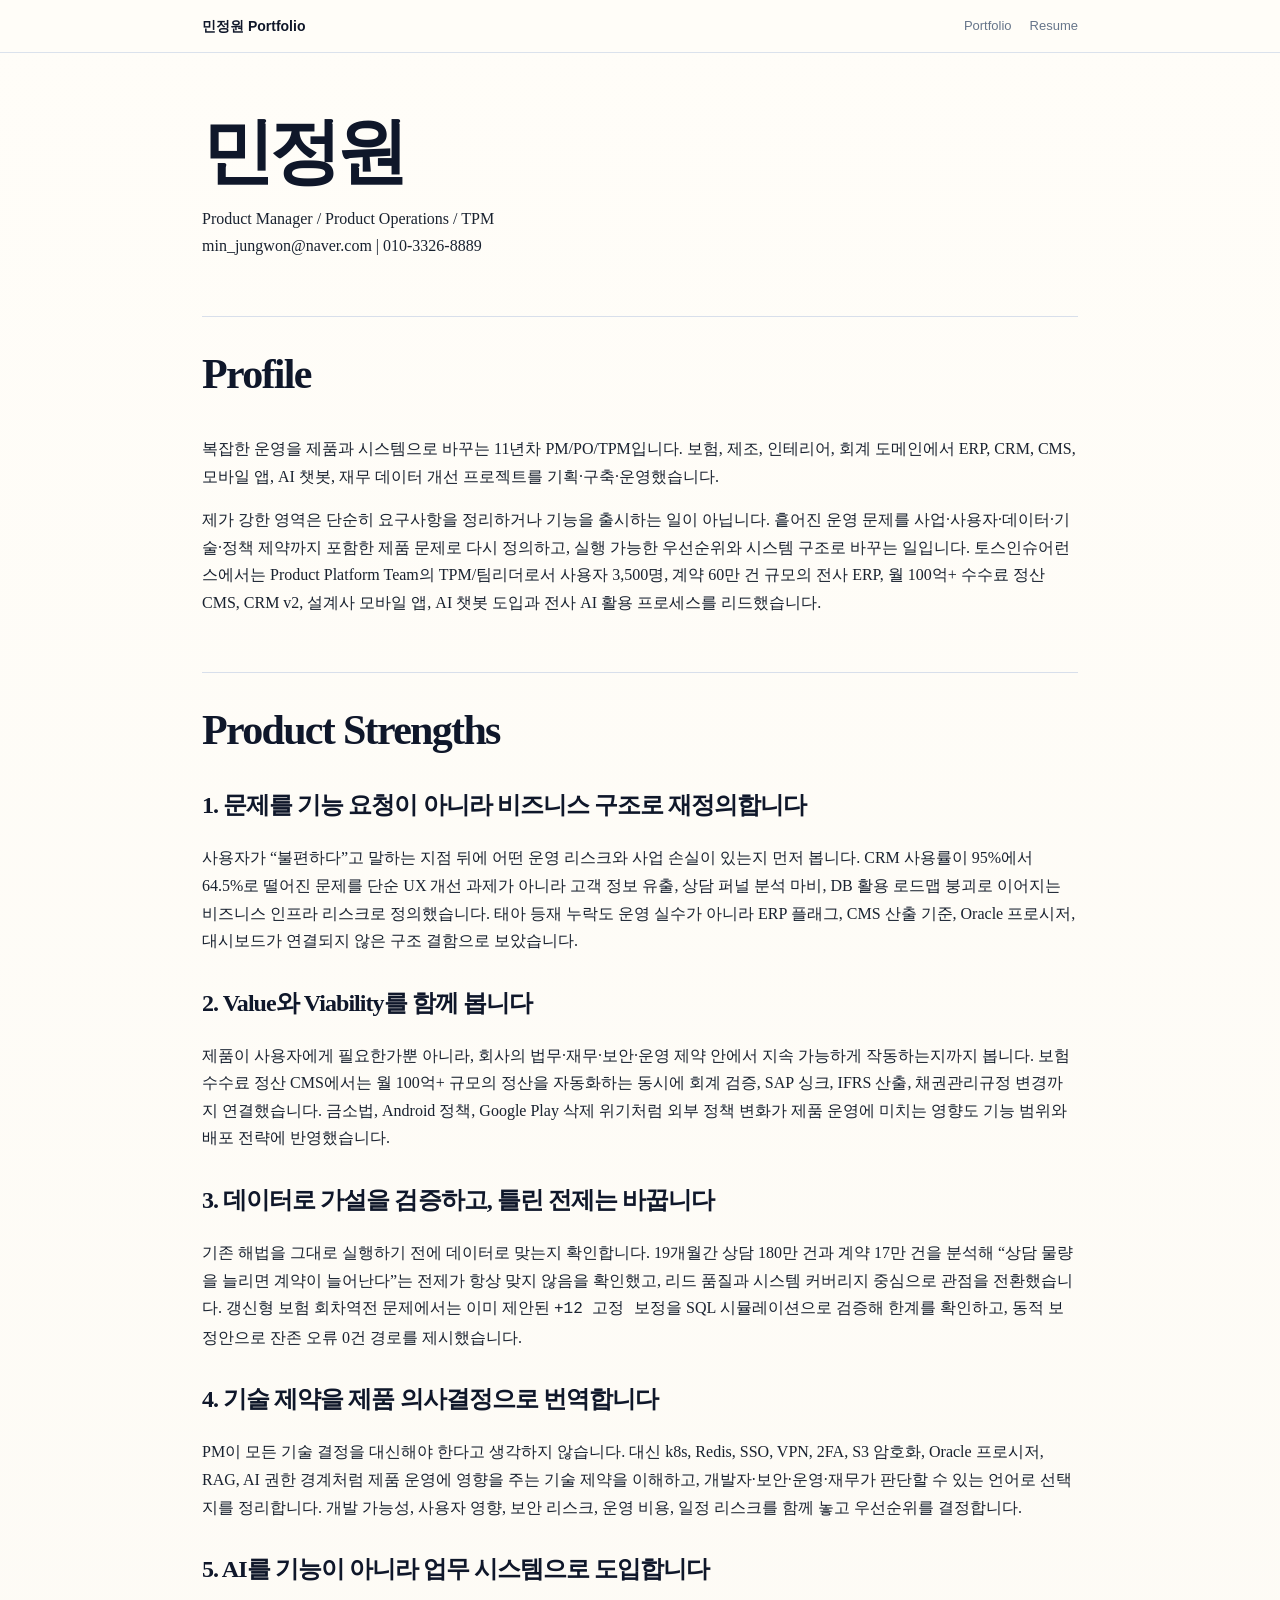
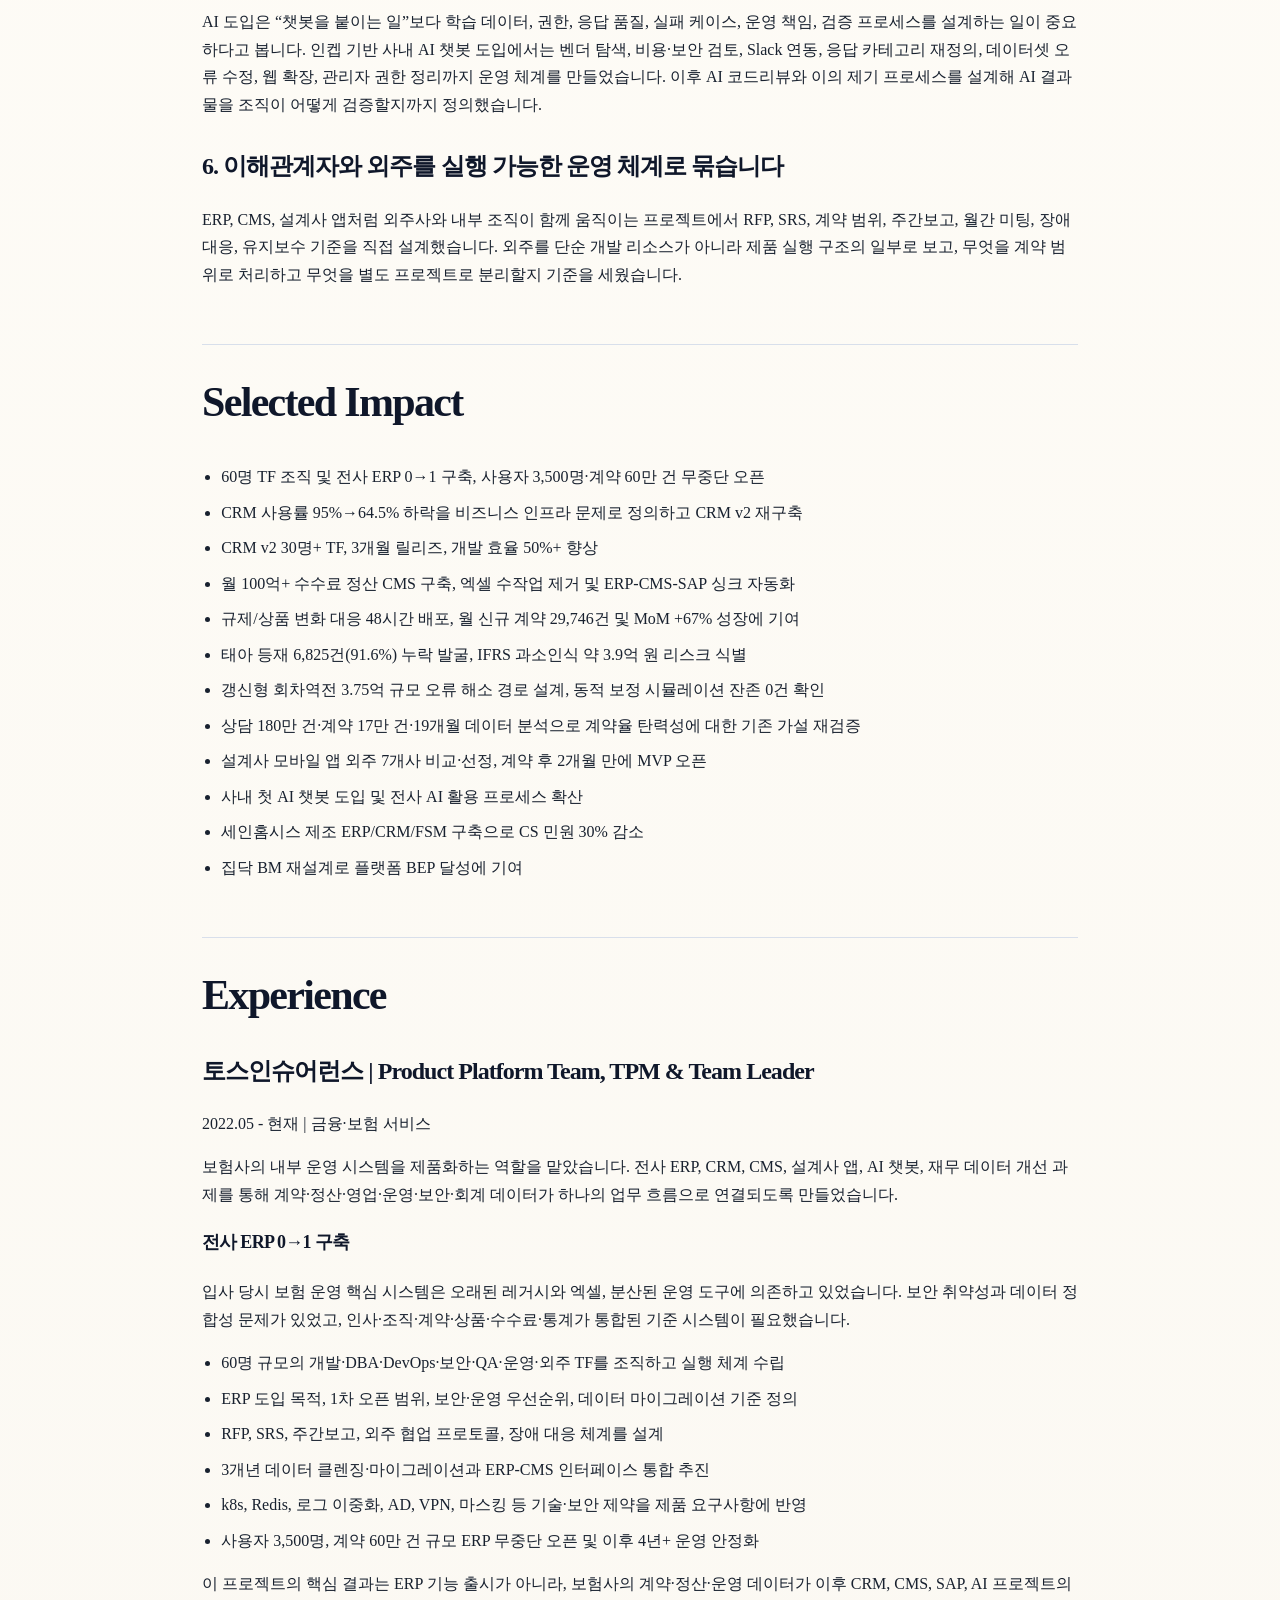
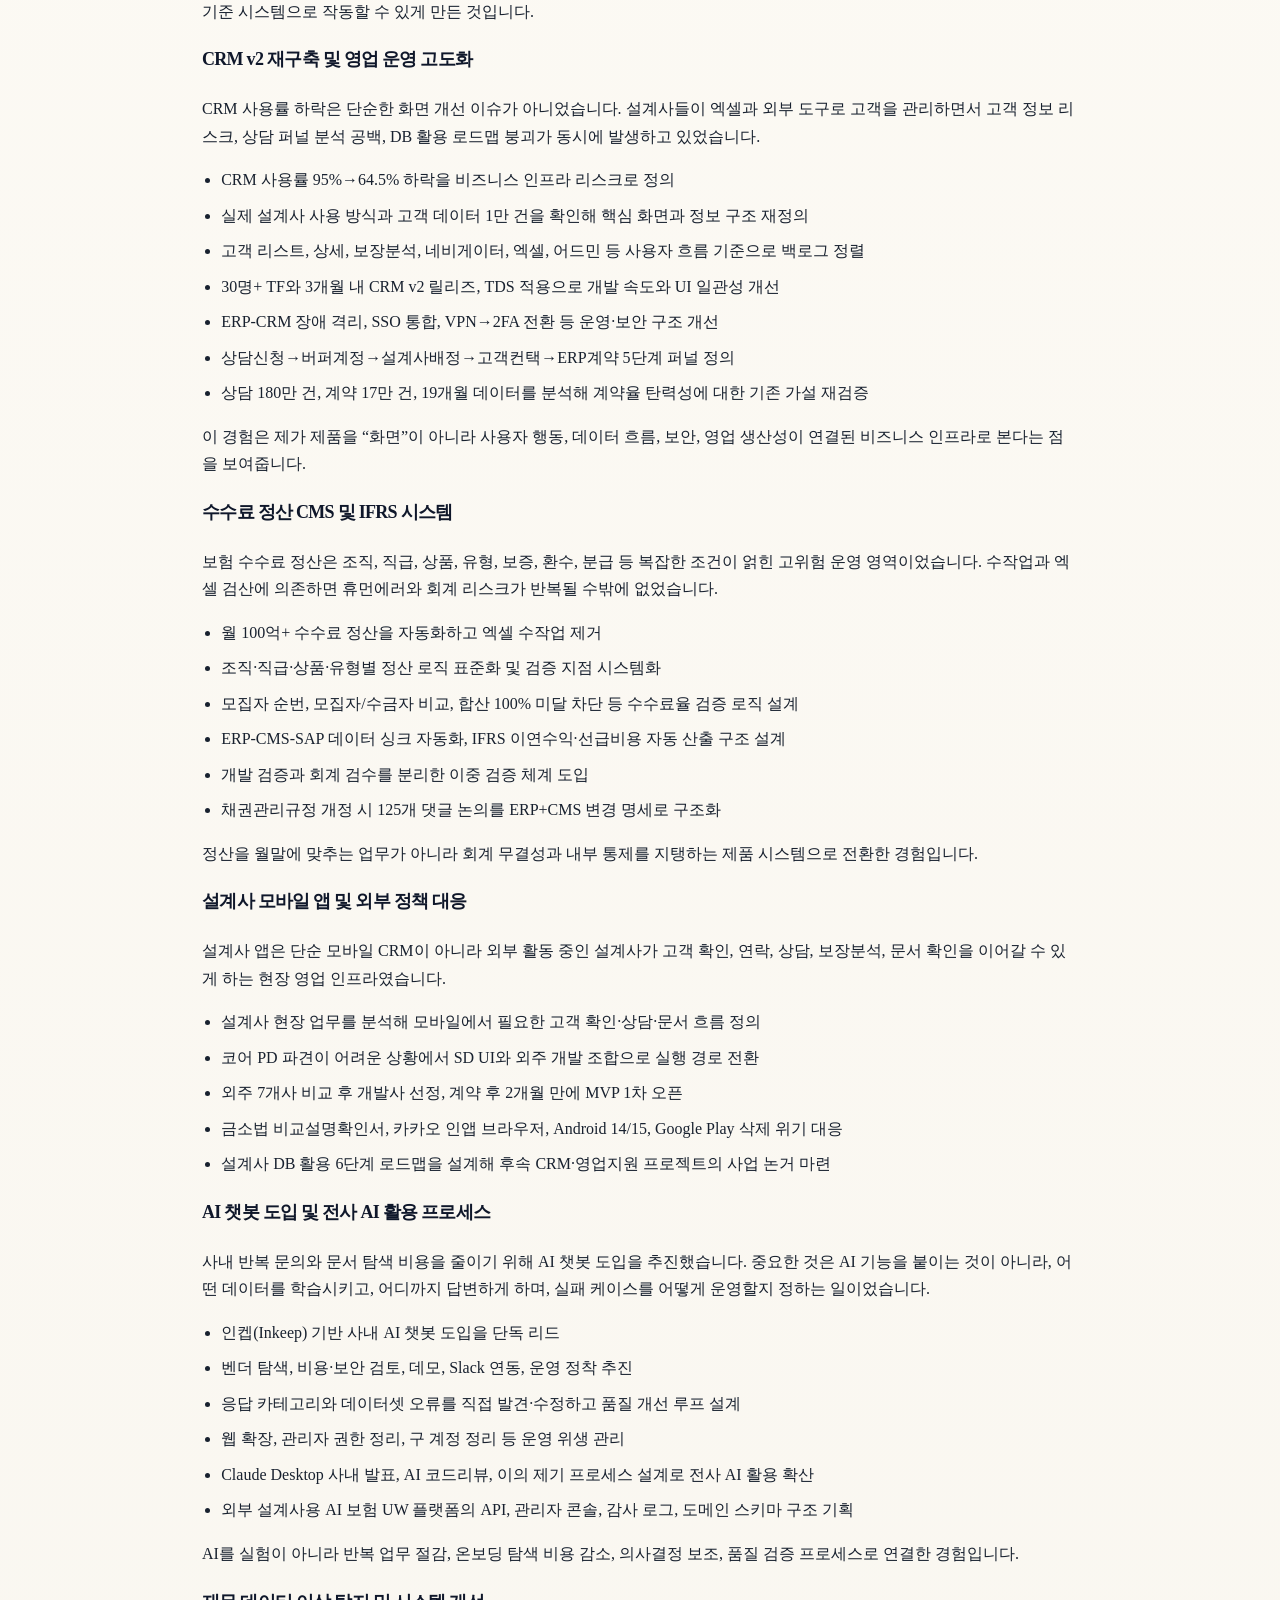
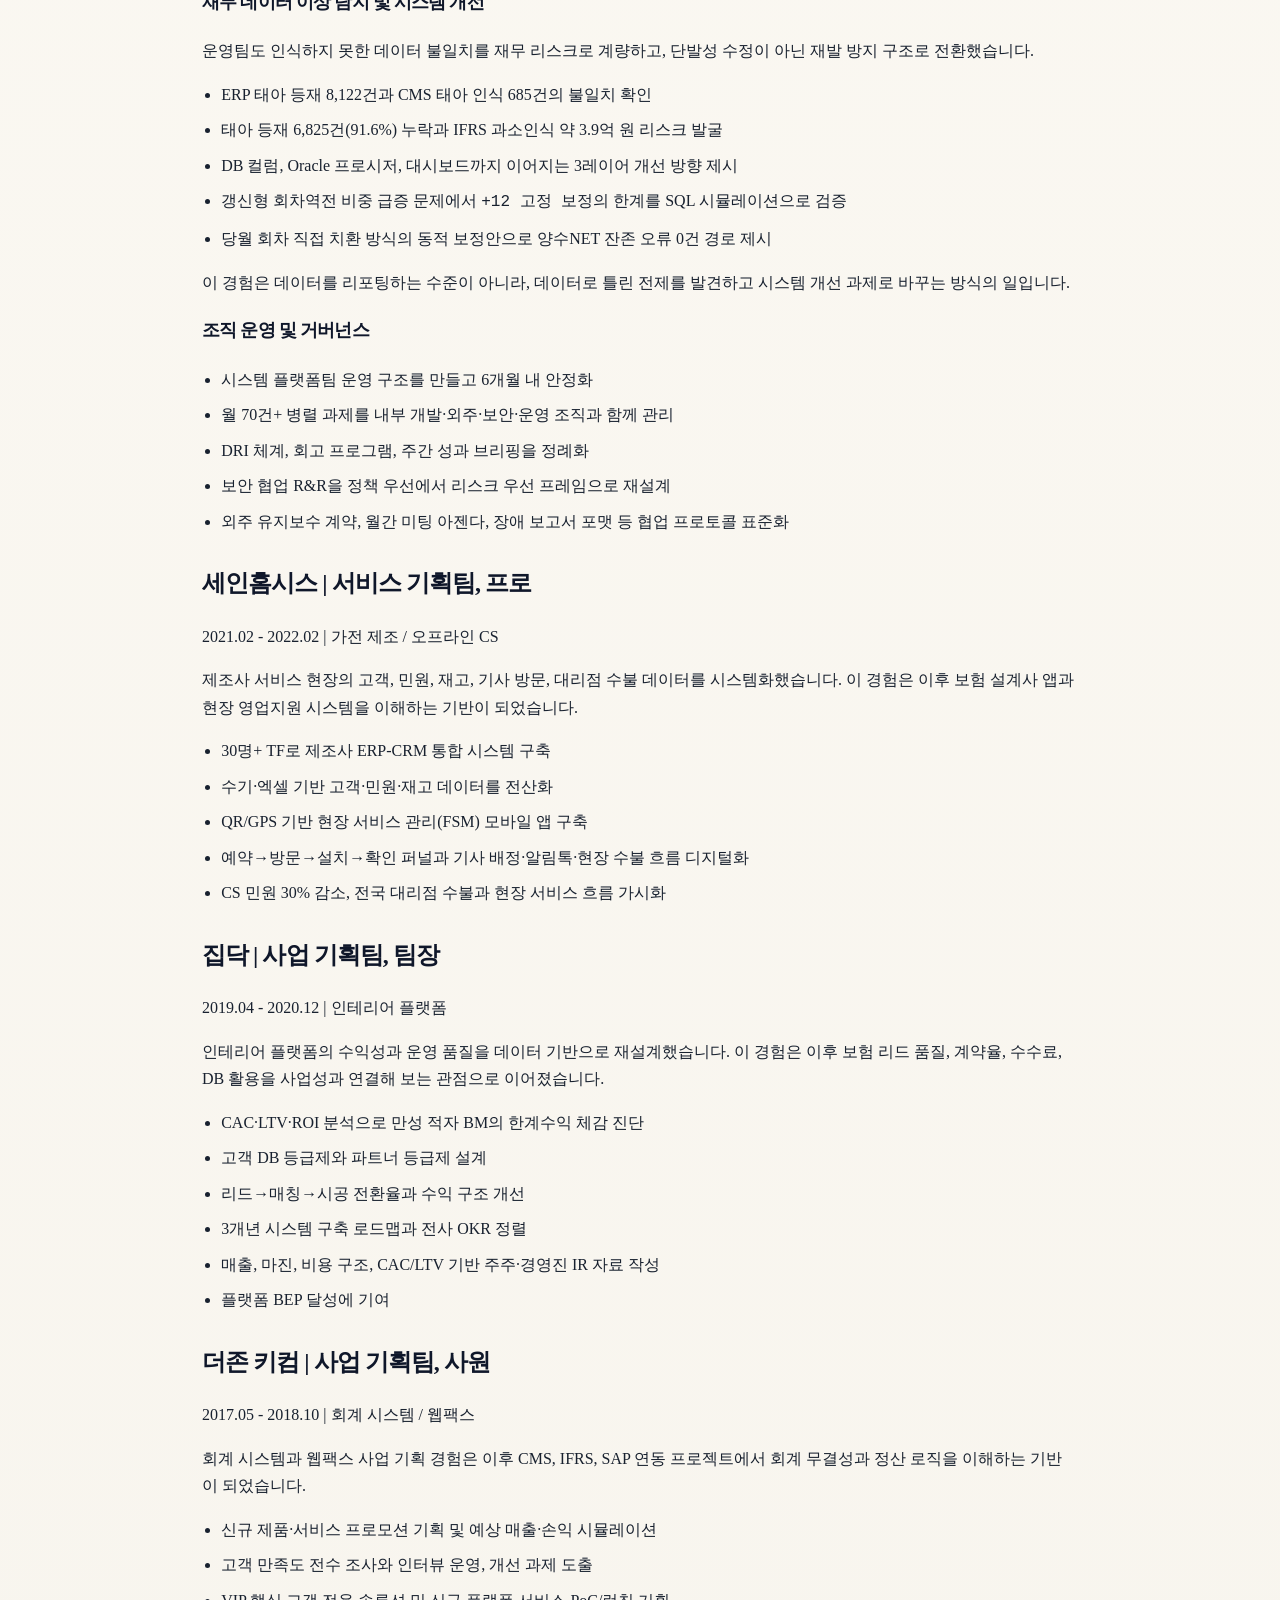
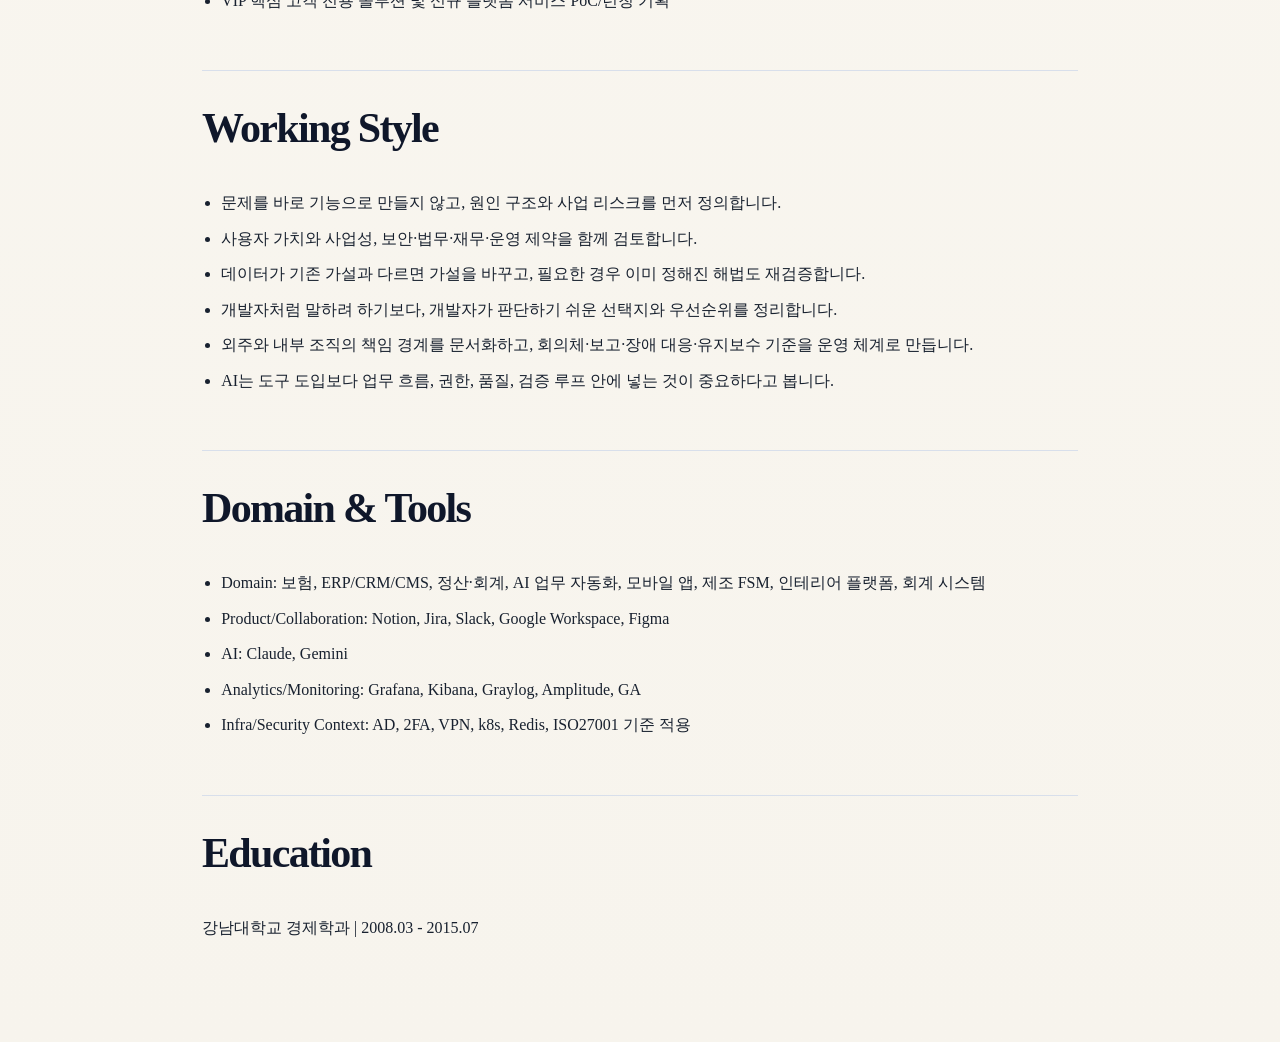
==== resume/index.html @ 96d6f12c "Create portfolio site" ====
<!DOCTYPE html>
<html xmlns="http://www.w3.org/1999/xhtml">
<head>
  <meta charset="utf-8" />
  <meta name="generator" content="pandoc" />
  <meta name="viewport" content="width=device-width, initial-scale=1.0, user-scalable=yes" />
  <title>민정원 Resume</title>
  <style>
    /* Default styles provided by pandoc.
    ** See https://pandoc.org/MANUAL.html#variables-for-html for config info.
    */
    span.smallcaps{font-variant: small-caps;}
    div.columns{display: flex; gap: min(4vw, 1.5em);}
    div.column{flex: auto; overflow-x: auto;}
    div.hanging-indent{margin-left: 1.5em; text-indent: -1.5em;}
    /* The extra [class] is a hack that increases specificity enough to
       override a similar rule in reveal.js */
    ul.task-list[class]{list-style: none;}
    ul.task-list li input[type="checkbox"] {
      font-size: inherit;
      width: 0.8em;
      margin: 0 0.8em 0.2em -1.6em;
      vertical-align: middle;
    }
    .display.math{display: block; text-align: center; margin: 0.5rem auto;}
  </style>
  <link rel="stylesheet" href="../assets/resume.css" />
</head>
<body>
<nav>
  <div class="nav-inner">
    <a class="brand" href="../">민정원 Portfolio</a>
    <div class="links">
      <a href="../">Portfolio</a>
      <a href="./">Resume</a>
    </div>
  </div>
</nav>
<main>
<h1 id="민정원">민정원</h1>
<p>Product Manager / Product Operations / TPM<br />
min_jungwon@naver.com | 010-3326-8889</p>
<h2 id="profile">Profile</h2>
<p>복잡한 운영을 제품과 시스템으로 바꾸는 11년차 PM/PO/TPM입니다. 보험,
제조, 인테리어, 회계 도메인에서 ERP, CRM, CMS, 모바일 앱, AI 챗봇, 재무
데이터 개선 프로젝트를 기획·구축·운영했습니다.</p>
<p>제가 강한 영역은 단순히 요구사항을 정리하거나 기능을 출시하는 일이
아닙니다. 흩어진 운영 문제를 사업·사용자·데이터·기술·정책 제약까지
포함한 제품 문제로 다시 정의하고, 실행 가능한 우선순위와 시스템 구조로
바꾸는 일입니다. 토스인슈어런스에서는 Product Platform Team의
TPM/팀리더로서 사용자 3,500명, 계약 60만 건 규모의 전사 ERP, 월 100억+
수수료 정산 CMS, CRM v2, 설계사 모바일 앱, AI 챗봇 도입과 전사 AI 활용
프로세스를 리드했습니다.</p>
<h2 id="product-strengths">Product Strengths</h2>
<h3 id="문제를-기능-요청이-아니라-비즈니스-구조로-재정의합니다">1.
문제를 기능 요청이 아니라 비즈니스 구조로 재정의합니다</h3>
<p>사용자가 “불편하다”고 말하는 지점 뒤에 어떤 운영 리스크와 사업 손실이
있는지 먼저 봅니다. CRM 사용률이 95%에서 64.5%로 떨어진 문제를 단순 UX
개선 과제가 아니라 고객 정보 유출, 상담 퍼널 분석 마비, DB 활용 로드맵
붕괴로 이어지는 비즈니스 인프라 리스크로 정의했습니다. 태아 등재 누락도
운영 실수가 아니라 ERP 플래그, CMS 산출 기준, Oracle 프로시저,
대시보드가 연결되지 않은 구조 결함으로 보았습니다.</p>
<h3 id="value와-viability를-함께-봅니다">2. Value와 Viability를 함께
봅니다</h3>
<p>제품이 사용자에게 필요한가뿐 아니라, 회사의 법무·재무·보안·운영 제약
안에서 지속 가능하게 작동하는지까지 봅니다. 보험 수수료 정산 CMS에서는
월 100억+ 규모의 정산을 자동화하는 동시에 회계 검증, SAP 싱크, IFRS
산출, 채권관리규정 변경까지 연결했습니다. 금소법, Android 정책, Google
Play 삭제 위기처럼 외부 정책 변화가 제품 운영에 미치는 영향도 기능
범위와 배포 전략에 반영했습니다.</p>
<h3 id="데이터로-가설을-검증하고-틀린-전제는-바꿉니다">3. 데이터로
가설을 검증하고, 틀린 전제는 바꿉니다</h3>
<p>기존 해법을 그대로 실행하기 전에 데이터로 맞는지 확인합니다. 19개월간
상담 180만 건과 계약 17만 건을 분석해 “상담 물량을 늘리면 계약이
늘어난다”는 전제가 항상 맞지 않음을 확인했고, 리드 품질과 시스템
커버리지 중심으로 관점을 전환했습니다. 갱신형 보험 회차역전 문제에서는
이미 제안된 <code>+12 고정 보정</code>을 SQL 시뮬레이션으로 검증해
한계를 확인하고, 동적 보정안으로 잔존 오류 0건 경로를 제시했습니다.</p>
<h3 id="기술-제약을-제품-의사결정으로-번역합니다">4. 기술 제약을 제품
의사결정으로 번역합니다</h3>
<p>PM이 모든 기술 결정을 대신해야 한다고 생각하지 않습니다. 대신 k8s,
Redis, SSO, VPN, 2FA, S3 암호화, Oracle 프로시저, RAG, AI 권한 경계처럼
제품 운영에 영향을 주는 기술 제약을 이해하고, 개발자·보안·운영·재무가
판단할 수 있는 언어로 선택지를 정리합니다. 개발 가능성, 사용자 영향,
보안 리스크, 운영 비용, 일정 리스크를 함께 놓고 우선순위를
결정합니다.</p>
<h3 id="ai를-기능이-아니라-업무-시스템으로-도입합니다">5. AI를 기능이
아니라 업무 시스템으로 도입합니다</h3>
<p>AI 도입은 “챗봇을 붙이는 일”보다 학습 데이터, 권한, 응답 품질, 실패
케이스, 운영 책임, 검증 프로세스를 설계하는 일이 중요하다고 봅니다. 인켑
기반 사내 AI 챗봇 도입에서는 벤더 탐색, 비용·보안 검토, Slack 연동, 응답
카테고리 재정의, 데이터셋 오류 수정, 웹 확장, 관리자 권한 정리까지 운영
체계를 만들었습니다. 이후 AI 코드리뷰와 이의 제기 프로세스를 설계해 AI
결과물을 조직이 어떻게 검증할지까지 정의했습니다.</p>
<h3 id="이해관계자와-외주를-실행-가능한-운영-체계로-묶습니다">6.
이해관계자와 외주를 실행 가능한 운영 체계로 묶습니다</h3>
<p>ERP, CMS, 설계사 앱처럼 외주사와 내부 조직이 함께 움직이는
프로젝트에서 RFP, SRS, 계약 범위, 주간보고, 월간 미팅, 장애 대응,
유지보수 기준을 직접 설계했습니다. 외주를 단순 개발 리소스가 아니라 제품
실행 구조의 일부로 보고, 무엇을 계약 범위로 처리하고 무엇을 별도
프로젝트로 분리할지 기준을 세웠습니다.</p>
<h2 id="selected-impact">Selected Impact</h2>
<ul>
<li>60명 TF 조직 및 전사 ERP 0→1 구축, 사용자 3,500명·계약 60만 건
무중단 오픈</li>
<li>CRM 사용률 95%→64.5% 하락을 비즈니스 인프라 문제로 정의하고 CRM v2
재구축</li>
<li>CRM v2 30명+ TF, 3개월 릴리즈, 개발 효율 50%+ 향상</li>
<li>월 100억+ 수수료 정산 CMS 구축, 엑셀 수작업 제거 및 ERP-CMS-SAP 싱크
자동화</li>
<li>규제/상품 변화 대응 48시간 배포, 월 신규 계약 29,746건 및 MoM +67%
성장에 기여</li>
<li>태아 등재 6,825건(91.6%) 누락 발굴, IFRS 과소인식 약 3.9억 원 리스크
식별</li>
<li>갱신형 회차역전 3.75억 규모 오류 해소 경로 설계, 동적 보정
시뮬레이션 잔존 0건 확인</li>
<li>상담 180만 건·계약 17만 건·19개월 데이터 분석으로 계약율 탄력성에
대한 기존 가설 재검증</li>
<li>설계사 모바일 앱 외주 7개사 비교·선정, 계약 후 2개월 만에 MVP
오픈</li>
<li>사내 첫 AI 챗봇 도입 및 전사 AI 활용 프로세스 확산</li>
<li>세인홈시스 제조 ERP/CRM/FSM 구축으로 CS 민원 30% 감소</li>
<li>집닥 BM 재설계로 플랫폼 BEP 달성에 기여</li>
</ul>
<h2 id="experience">Experience</h2>
<h3
id="토스인슈어런스-product-platform-team-tpm-team-leader">토스인슈어런스
| Product Platform Team, TPM &amp; Team Leader</h3>
<p>2022.05 - 현재 | 금융·보험 서비스</p>
<p>보험사의 내부 운영 시스템을 제품화하는 역할을 맡았습니다. 전사 ERP,
CRM, CMS, 설계사 앱, AI 챗봇, 재무 데이터 개선 과제를 통해
계약·정산·영업·운영·보안·회계 데이터가 하나의 업무 흐름으로 연결되도록
만들었습니다.</p>
<h4 id="전사-erp-01-구축">전사 ERP 0→1 구축</h4>
<p>입사 당시 보험 운영 핵심 시스템은 오래된 레거시와 엑셀, 분산된 운영
도구에 의존하고 있었습니다. 보안 취약성과 데이터 정합성 문제가 있었고,
인사·조직·계약·상품·수수료·통계가 통합된 기준 시스템이 필요했습니다.</p>
<ul>
<li>60명 규모의 개발·DBA·DevOps·보안·QA·운영·외주 TF를 조직하고 실행
체계 수립</li>
<li>ERP 도입 목적, 1차 오픈 범위, 보안·운영 우선순위, 데이터
마이그레이션 기준 정의</li>
<li>RFP, SRS, 주간보고, 외주 협업 프로토콜, 장애 대응 체계를 설계</li>
<li>3개년 데이터 클렌징·마이그레이션과 ERP-CMS 인터페이스 통합 추진</li>
<li>k8s, Redis, 로그 이중화, AD, VPN, 마스킹 등 기술·보안 제약을 제품
요구사항에 반영</li>
<li>사용자 3,500명, 계약 60만 건 규모 ERP 무중단 오픈 및 이후 4년+ 운영
안정화</li>
</ul>
<p>이 프로젝트의 핵심 결과는 ERP 기능 출시가 아니라, 보험사의
계약·정산·운영 데이터가 이후 CRM, CMS, SAP, AI 프로젝트의 기준
시스템으로 작동할 수 있게 만든 것입니다.</p>
<h4 id="crm-v2-재구축-및-영업-운영-고도화">CRM v2 재구축 및 영업 운영
고도화</h4>
<p>CRM 사용률 하락은 단순한 화면 개선 이슈가 아니었습니다. 설계사들이
엑셀과 외부 도구로 고객을 관리하면서 고객 정보 리스크, 상담 퍼널 분석
공백, DB 활용 로드맵 붕괴가 동시에 발생하고 있었습니다.</p>
<ul>
<li>CRM 사용률 95%→64.5% 하락을 비즈니스 인프라 리스크로 정의</li>
<li>실제 설계사 사용 방식과 고객 데이터 1만 건을 확인해 핵심 화면과 정보
구조 재정의</li>
<li>고객 리스트, 상세, 보장분석, 네비게이터, 엑셀, 어드민 등 사용자 흐름
기준으로 백로그 정렬</li>
<li>30명+ TF와 3개월 내 CRM v2 릴리즈, TDS 적용으로 개발 속도와 UI
일관성 개선</li>
<li>ERP-CRM 장애 격리, SSO 통합, VPN→2FA 전환 등 운영·보안 구조
개선</li>
<li>상담신청→버퍼계정→설계사배정→고객컨택→ERP계약 5단계 퍼널 정의</li>
<li>상담 180만 건, 계약 17만 건, 19개월 데이터를 분석해 계약율 탄력성에
대한 기존 가설 재검증</li>
</ul>
<p>이 경험은 제가 제품을 “화면”이 아니라 사용자 행동, 데이터 흐름, 보안,
영업 생산성이 연결된 비즈니스 인프라로 본다는 점을 보여줍니다.</p>
<h4 id="수수료-정산-cms-및-ifrs-시스템">수수료 정산 CMS 및 IFRS
시스템</h4>
<p>보험 수수료 정산은 조직, 직급, 상품, 유형, 보증, 환수, 분급 등 복잡한
조건이 얽힌 고위험 운영 영역이었습니다. 수작업과 엑셀 검산에 의존하면
휴먼에러와 회계 리스크가 반복될 수밖에 없었습니다.</p>
<ul>
<li>월 100억+ 수수료 정산을 자동화하고 엑셀 수작업 제거</li>
<li>조직·직급·상품·유형별 정산 로직 표준화 및 검증 지점 시스템화</li>
<li>모집자 순번, 모집자/수금자 비교, 합산 100% 미달 차단 등 수수료율
검증 로직 설계</li>
<li>ERP-CMS-SAP 데이터 싱크 자동화, IFRS 이연수익·선급비용 자동 산출
구조 설계</li>
<li>개발 검증과 회계 검수를 분리한 이중 검증 체계 도입</li>
<li>채권관리규정 개정 시 125개 댓글 논의를 ERP+CMS 변경 명세로
구조화</li>
</ul>
<p>정산을 월말에 맞추는 업무가 아니라 회계 무결성과 내부 통제를 지탱하는
제품 시스템으로 전환한 경험입니다.</p>
<h4 id="설계사-모바일-앱-및-외부-정책-대응">설계사 모바일 앱 및 외부
정책 대응</h4>
<p>설계사 앱은 단순 모바일 CRM이 아니라 외부 활동 중인 설계사가 고객
확인, 연락, 상담, 보장분석, 문서 확인을 이어갈 수 있게 하는 현장 영업
인프라였습니다.</p>
<ul>
<li>설계사 현장 업무를 분석해 모바일에서 필요한 고객 확인·상담·문서 흐름
정의</li>
<li>코어 PD 파견이 어려운 상황에서 SD UI와 외주 개발 조합으로 실행 경로
전환</li>
<li>외주 7개사 비교 후 개발사 선정, 계약 후 2개월 만에 MVP 1차 오픈</li>
<li>금소법 비교설명확인서, 카카오 인앱 브라우저, Android 14/15, Google
Play 삭제 위기 대응</li>
<li>설계사 DB 활용 6단계 로드맵을 설계해 후속 CRM·영업지원 프로젝트의
사업 논거 마련</li>
</ul>
<h4 id="ai-챗봇-도입-및-전사-ai-활용-프로세스">AI 챗봇 도입 및 전사 AI
활용 프로세스</h4>
<p>사내 반복 문의와 문서 탐색 비용을 줄이기 위해 AI 챗봇 도입을
추진했습니다. 중요한 것은 AI 기능을 붙이는 것이 아니라, 어떤 데이터를
학습시키고, 어디까지 답변하게 하며, 실패 케이스를 어떻게 운영할지 정하는
일이었습니다.</p>
<ul>
<li>인켑(Inkeep) 기반 사내 AI 챗봇 도입을 단독 리드</li>
<li>벤더 탐색, 비용·보안 검토, 데모, Slack 연동, 운영 정착 추진</li>
<li>응답 카테고리와 데이터셋 오류를 직접 발견·수정하고 품질 개선 루프
설계</li>
<li>웹 확장, 관리자 권한 정리, 구 계정 정리 등 운영 위생 관리</li>
<li>Claude Desktop 사내 발표, AI 코드리뷰, 이의 제기 프로세스 설계로
전사 AI 활용 확산</li>
<li>외부 설계사용 AI 보험 UW 플랫폼의 API, 관리자 콘솔, 감사 로그,
도메인 스키마 구조 기획</li>
</ul>
<p>AI를 실험이 아니라 반복 업무 절감, 온보딩 탐색 비용 감소, 의사결정
보조, 품질 검증 프로세스로 연결한 경험입니다.</p>
<h4 id="재무-데이터-이상-탐지-및-시스템-개선">재무 데이터 이상 탐지 및
시스템 개선</h4>
<p>운영팀도 인식하지 못한 데이터 불일치를 재무 리스크로 계량하고, 단발성
수정이 아닌 재발 방지 구조로 전환했습니다.</p>
<ul>
<li>ERP 태아 등재 8,122건과 CMS 태아 인식 685건의 불일치 확인</li>
<li>태아 등재 6,825건(91.6%) 누락과 IFRS 과소인식 약 3.9억 원 리스크
발굴</li>
<li>DB 컬럼, Oracle 프로시저, 대시보드까지 이어지는 3레이어 개선 방향
제시</li>
<li>갱신형 회차역전 비중 급증 문제에서 <code>+12 고정 보정</code>의
한계를 SQL 시뮬레이션으로 검증</li>
<li>당월 회차 직접 치환 방식의 동적 보정안으로 양수NET 잔존 오류 0건
경로 제시</li>
</ul>
<p>이 경험은 데이터를 리포팅하는 수준이 아니라, 데이터로 틀린 전제를
발견하고 시스템 개선 과제로 바꾸는 방식의 일입니다.</p>
<h4 id="조직-운영-및-거버넌스">조직 운영 및 거버넌스</h4>
<ul>
<li>시스템 플랫폼팀 운영 구조를 만들고 6개월 내 안정화</li>
<li>월 70건+ 병렬 과제를 내부 개발·외주·보안·운영 조직과 함께 관리</li>
<li>DRI 체계, 회고 프로그램, 주간 성과 브리핑을 정례화</li>
<li>보안 협업 R&amp;R을 정책 우선에서 리스크 우선 프레임으로 재설계</li>
<li>외주 유지보수 계약, 월간 미팅 아젠다, 장애 보고서 포맷 등 협업
프로토콜 표준화</li>
</ul>
<h3 id="세인홈시스-서비스-기획팀-프로">세인홈시스 | 서비스 기획팀,
프로</h3>
<p>2021.02 - 2022.02 | 가전 제조 / 오프라인 CS</p>
<p>제조사 서비스 현장의 고객, 민원, 재고, 기사 방문, 대리점 수불
데이터를 시스템화했습니다. 이 경험은 이후 보험 설계사 앱과 현장 영업지원
시스템을 이해하는 기반이 되었습니다.</p>
<ul>
<li>30명+ TF로 제조사 ERP-CRM 통합 시스템 구축</li>
<li>수기·엑셀 기반 고객·민원·재고 데이터를 전산화</li>
<li>QR/GPS 기반 현장 서비스 관리(FSM) 모바일 앱 구축</li>
<li>예약→방문→설치→확인 퍼널과 기사 배정·알림톡·현장 수불 흐름
디지털화</li>
<li>CS 민원 30% 감소, 전국 대리점 수불과 현장 서비스 흐름 가시화</li>
</ul>
<h3 id="집닥-사업-기획팀-팀장">집닥 | 사업 기획팀, 팀장</h3>
<p>2019.04 - 2020.12 | 인테리어 플랫폼</p>
<p>인테리어 플랫폼의 수익성과 운영 품질을 데이터 기반으로
재설계했습니다. 이 경험은 이후 보험 리드 품질, 계약율, 수수료, DB 활용을
사업성과 연결해 보는 관점으로 이어졌습니다.</p>
<ul>
<li>CAC·LTV·ROI 분석으로 만성 적자 BM의 한계수익 체감 진단</li>
<li>고객 DB 등급제와 파트너 등급제 설계</li>
<li>리드→매칭→시공 전환율과 수익 구조 개선</li>
<li>3개년 시스템 구축 로드맵과 전사 OKR 정렬</li>
<li>매출, 마진, 비용 구조, CAC/LTV 기반 주주·경영진 IR 자료 작성</li>
<li>플랫폼 BEP 달성에 기여</li>
</ul>
<h3 id="더존-키컴-사업-기획팀-사원">더존 키컴 | 사업 기획팀, 사원</h3>
<p>2017.05 - 2018.10 | 회계 시스템 / 웹팩스</p>
<p>회계 시스템과 웹팩스 사업 기획 경험은 이후 CMS, IFRS, SAP 연동
프로젝트에서 회계 무결성과 정산 로직을 이해하는 기반이 되었습니다.</p>
<ul>
<li>신규 제품·서비스 프로모션 기획 및 예상 매출·손익 시뮬레이션</li>
<li>고객 만족도 전수 조사와 인터뷰 운영, 개선 과제 도출</li>
<li>VIP 핵심 고객 전용 솔루션 및 신규 플랫폼 서비스 PoC/런칭 기획</li>
</ul>
<h2 id="working-style">Working Style</h2>
<ul>
<li>문제를 바로 기능으로 만들지 않고, 원인 구조와 사업 리스크를 먼저
정의합니다.</li>
<li>사용자 가치와 사업성, 보안·법무·재무·운영 제약을 함께
검토합니다.</li>
<li>데이터가 기존 가설과 다르면 가설을 바꾸고, 필요한 경우 이미 정해진
해법도 재검증합니다.</li>
<li>개발자처럼 말하려 하기보다, 개발자가 판단하기 쉬운 선택지와
우선순위를 정리합니다.</li>
<li>외주와 내부 조직의 책임 경계를 문서화하고, 회의체·보고·장애
대응·유지보수 기준을 운영 체계로 만듭니다.</li>
<li>AI는 도구 도입보다 업무 흐름, 권한, 품질, 검증 루프 안에 넣는 것이
중요하다고 봅니다.</li>
</ul>
<h2 id="domain-tools">Domain &amp; Tools</h2>
<ul>
<li>Domain: 보험, ERP/CRM/CMS, 정산·회계, AI 업무 자동화, 모바일 앱,
제조 FSM, 인테리어 플랫폼, 회계 시스템</li>
<li>Product/Collaboration: Notion, Jira, Slack, Google Workspace,
Figma</li>
<li>AI: Claude, Gemini</li>
<li>Analytics/Monitoring: Grafana, Kibana, Graylog, Amplitude, GA</li>
<li>Infra/Security Context: AD, 2FA, VPN, k8s, Redis, ISO27001 기준
적용</li>
</ul>
<h2 id="education">Education</h2>
<p>강남대학교 경제학과 | 2008.03 - 2015.07</p>
</main>
</body>
</html>
---- assets/resume.css ----
:root {
  --ink: #18212f;
  --muted: #66758a;
  --line: #d8dfeb;
  --paper: #f7f4ed;
  --card: #fffdf8;
  --blue: #1f5f7a;
  --dark: #0f172a;
}

* {
  box-sizing: border-box;
}

body {
  margin: 0;
  color: var(--ink);
  background: linear-gradient(180deg, #fffdf8 0%, var(--paper) 100%);
  font-family: ui-serif, Georgia, "Apple SD Gothic Neo", "Noto Serif KR", serif;
  line-height: 1.72;
}

nav {
  position: sticky;
  top: 0;
  z-index: 10;
  border-bottom: 1px solid rgba(216, 223, 235, 0.9);
  background: rgba(255, 253, 248, 0.92);
  backdrop-filter: blur(18px);
}

.nav-inner {
  max-width: 920px;
  margin: 0 auto;
  padding: 14px 22px;
  display: flex;
  justify-content: space-between;
  gap: 18px;
  align-items: center;
  font-family: ui-sans-serif, "Apple SD Gothic Neo", "Noto Sans KR", sans-serif;
}

.brand {
  font-size: 14px;
  font-weight: 900;
  color: var(--dark);
  text-decoration: none;
}

.links {
  display: flex;
  gap: 18px;
  font-size: 13px;
}

.links a {
  color: var(--muted);
  text-decoration: none;
}

.links a:hover {
  color: var(--dark);
}

main {
  max-width: 920px;
  margin: 0 auto;
  padding: 56px 22px 88px;
}

h1,
h2,
h3,
h4 {
  color: var(--dark);
  letter-spacing: -0.04em;
  line-height: 1.22;
}

h1 {
  margin: 0 0 8px;
  font-size: clamp(42px, 7vw, 72px);
  letter-spacing: -0.07em;
}

h2 {
  margin-top: 56px;
  padding-top: 32px;
  border-top: 1px solid var(--line);
  font-size: clamp(28px, 4vw, 42px);
}

h3 {
  margin-top: 34px;
  font-size: 24px;
}

h4 {
  margin-top: 24px;
  font-size: 18px;
}

p,
li {
  font-size: 16px;
}

p {
  margin: 0 0 16px;
}

ul {
  padding-left: 1.2rem;
}

li {
  margin: 8px 0;
}

a {
  color: var(--blue);
}

strong {
  color: var(--dark);
}

@media (max-width: 720px) {
  .nav-inner {
    align-items: flex-start;
    flex-direction: column;
  }

  .links {
    flex-wrap: wrap;
  }

  main {
    padding-top: 42px;
  }
}
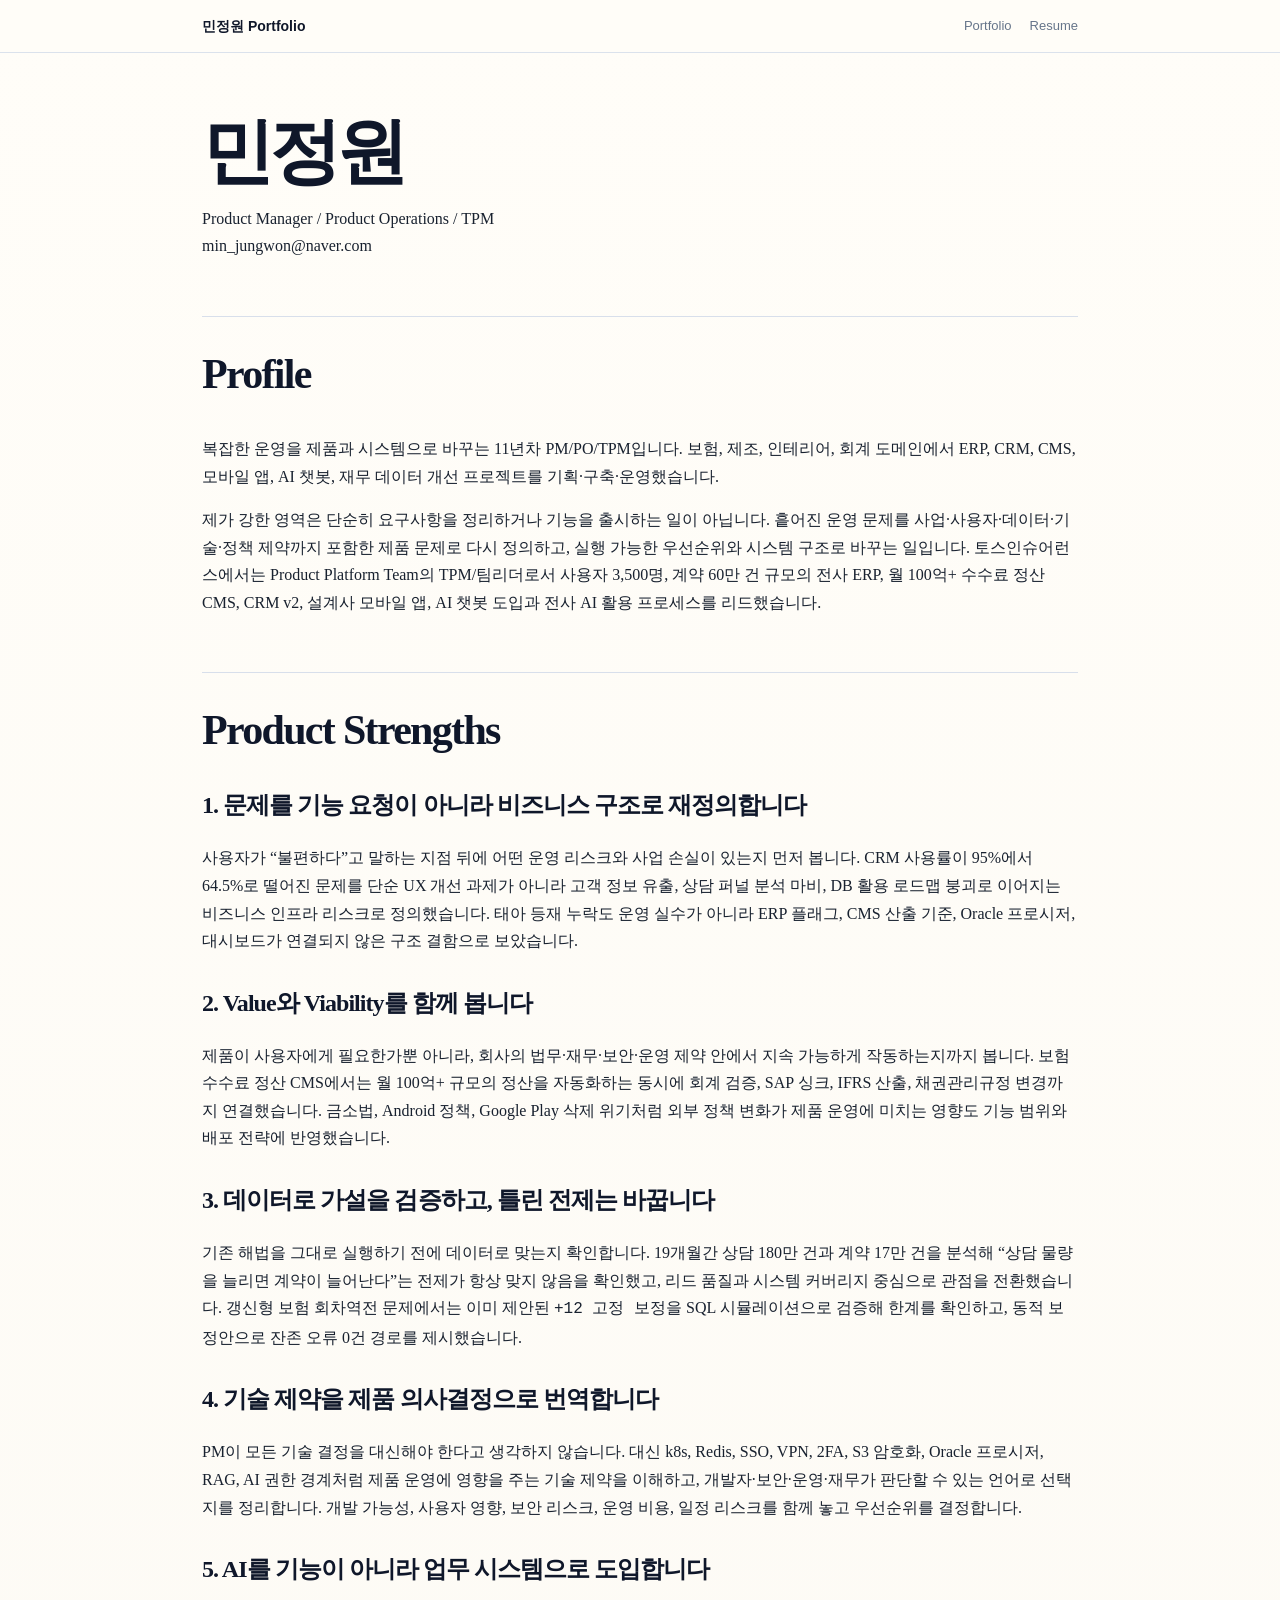
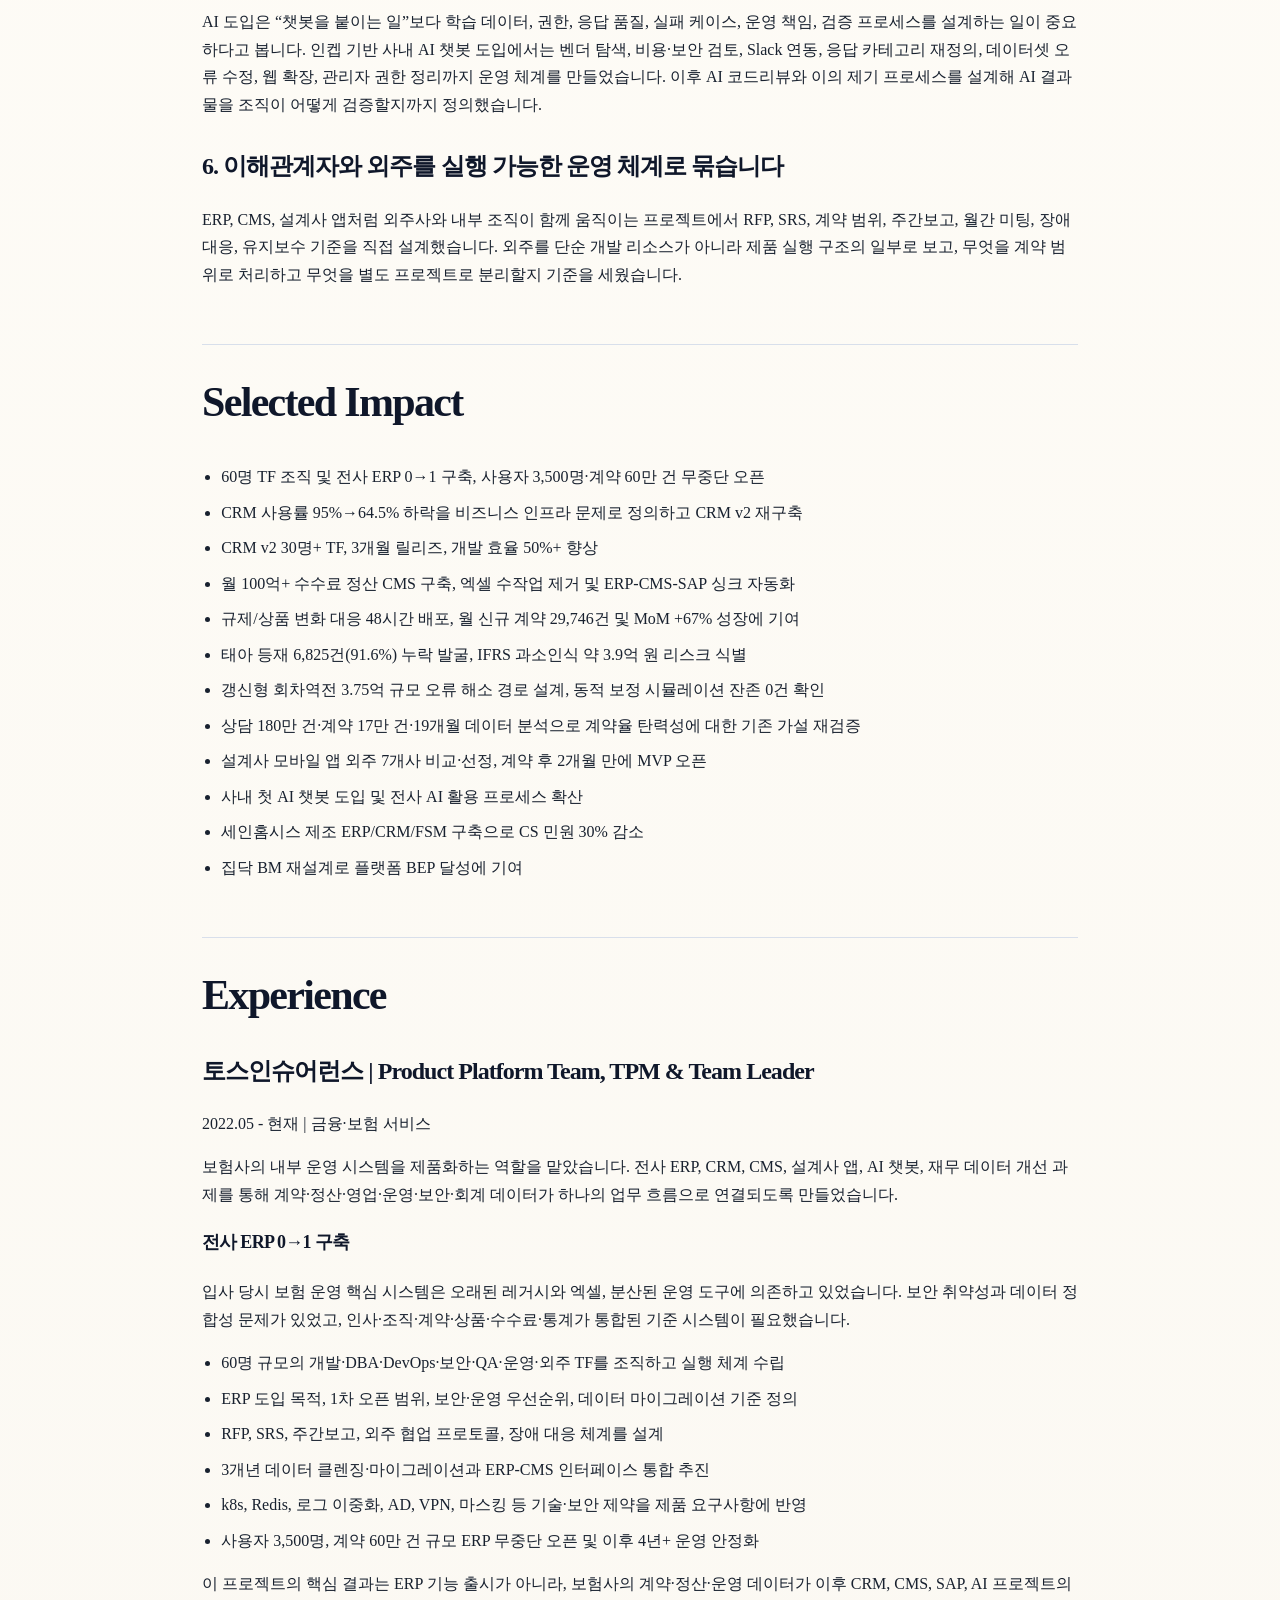
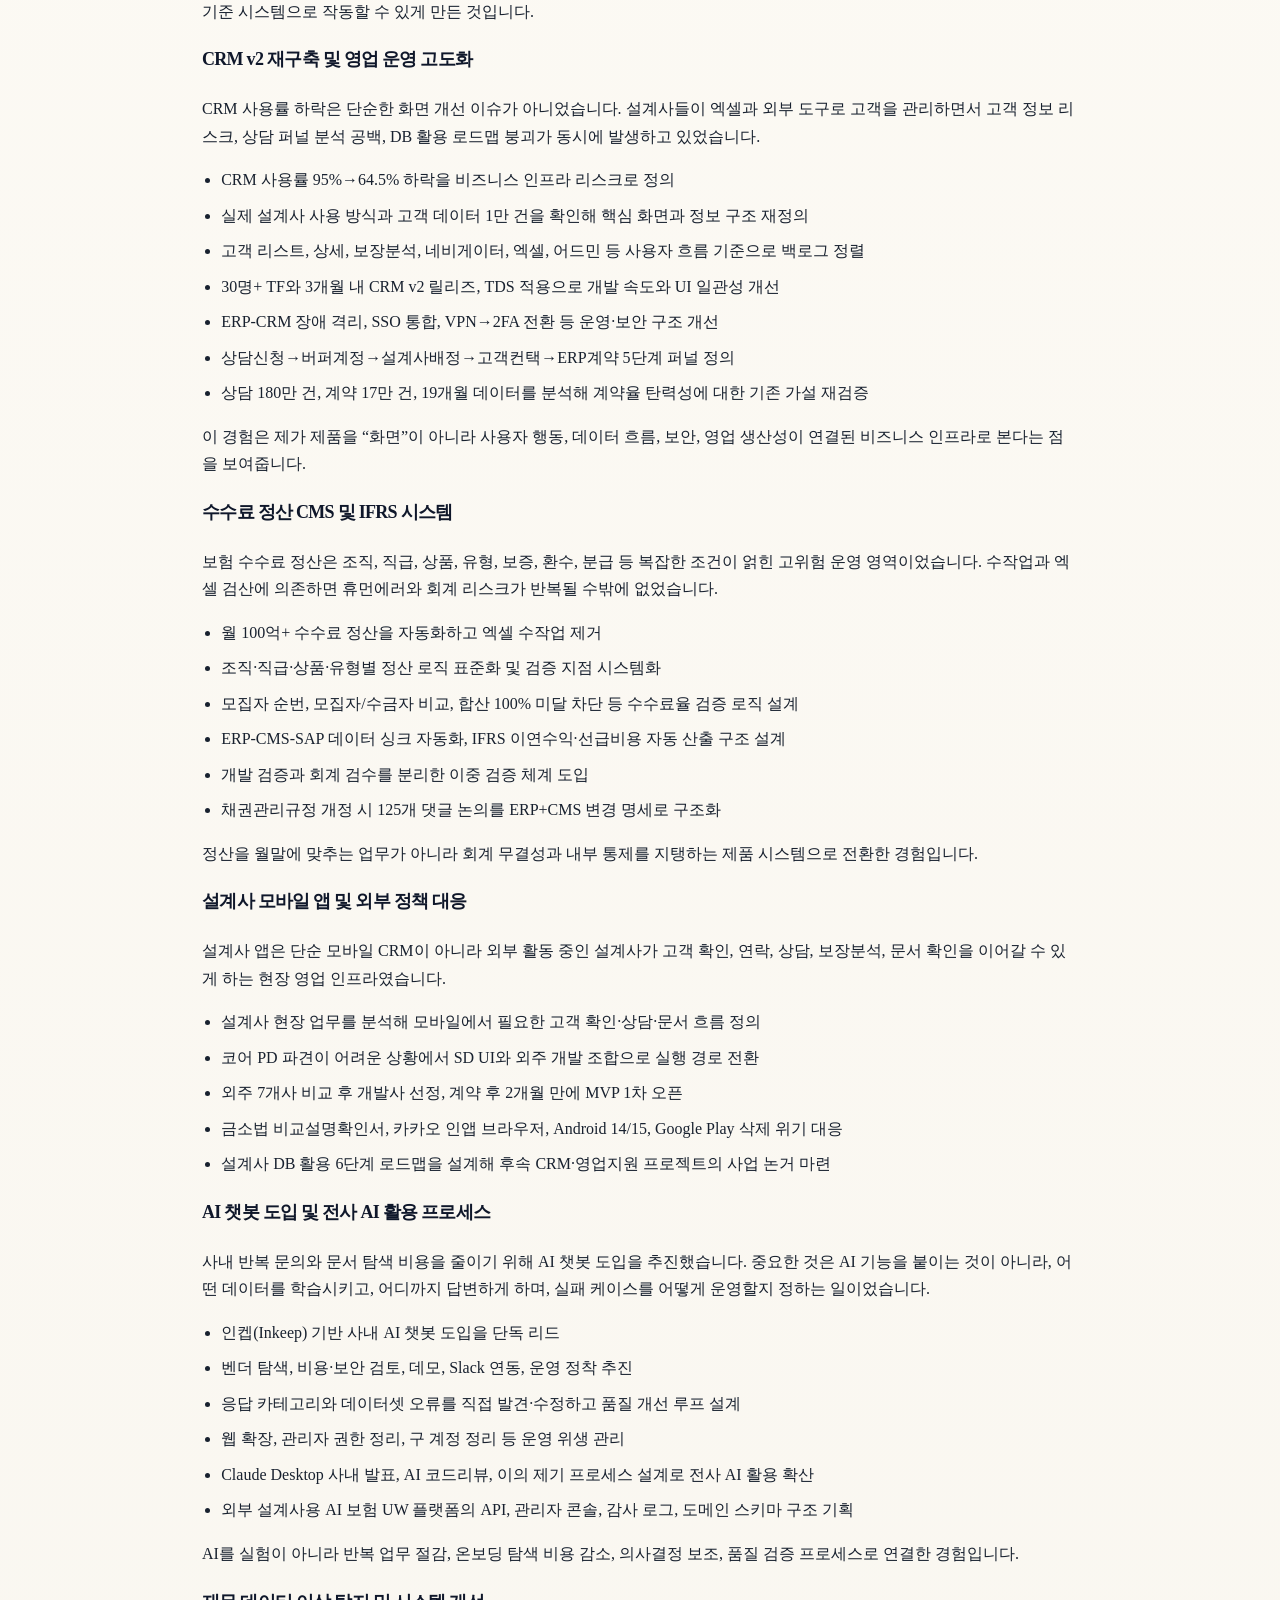
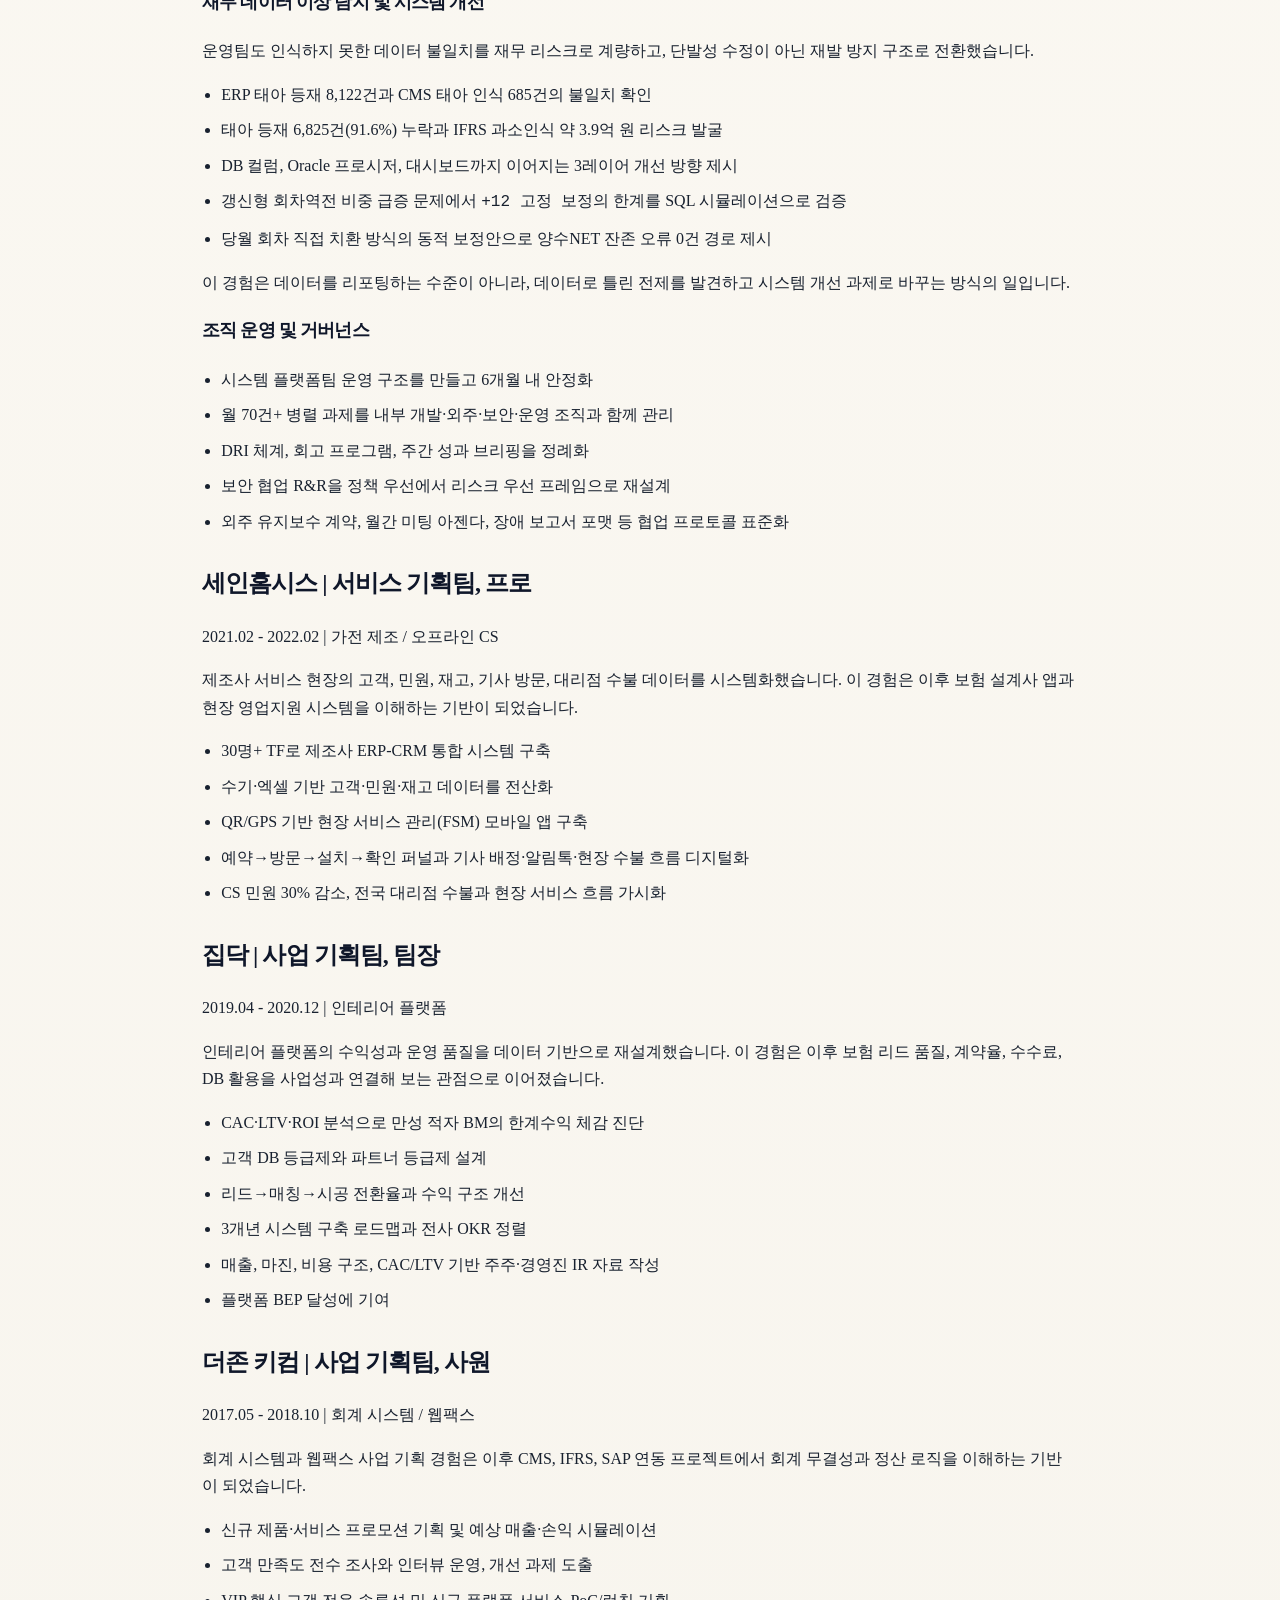
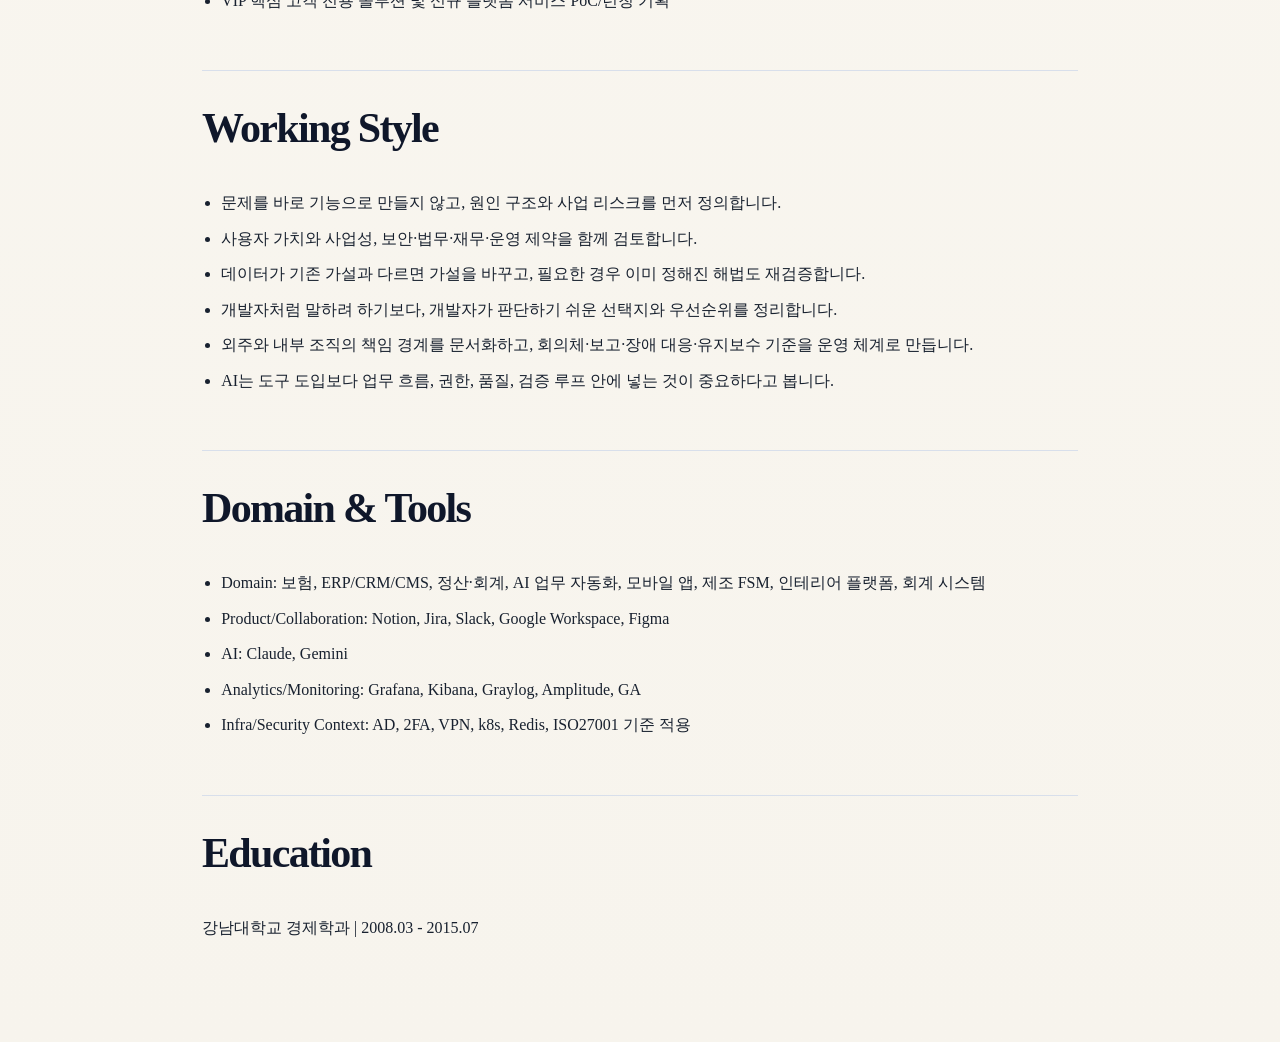
==== commit 5f2a321e: "Remove phone number from public resume" ====
--- a/resume/index.html
+++ b/resume/index.html
@@ -39,7 +39,7 @@
 <main>
 <h1 id="민정원">민정원</h1>
 <p>Product Manager / Product Operations / TPM<br />
-min_jungwon@naver.com | 010-3326-8889</p>
+min_jungwon@naver.com</p>
 <h2 id="profile">Profile</h2>
 <p>복잡한 운영을 제품과 시스템으로 바꾸는 11년차 PM/PO/TPM입니다. 보험,
 제조, 인테리어, 회계 도메인에서 ERP, CRM, CMS, 모바일 앱, AI 챗봇, 재무
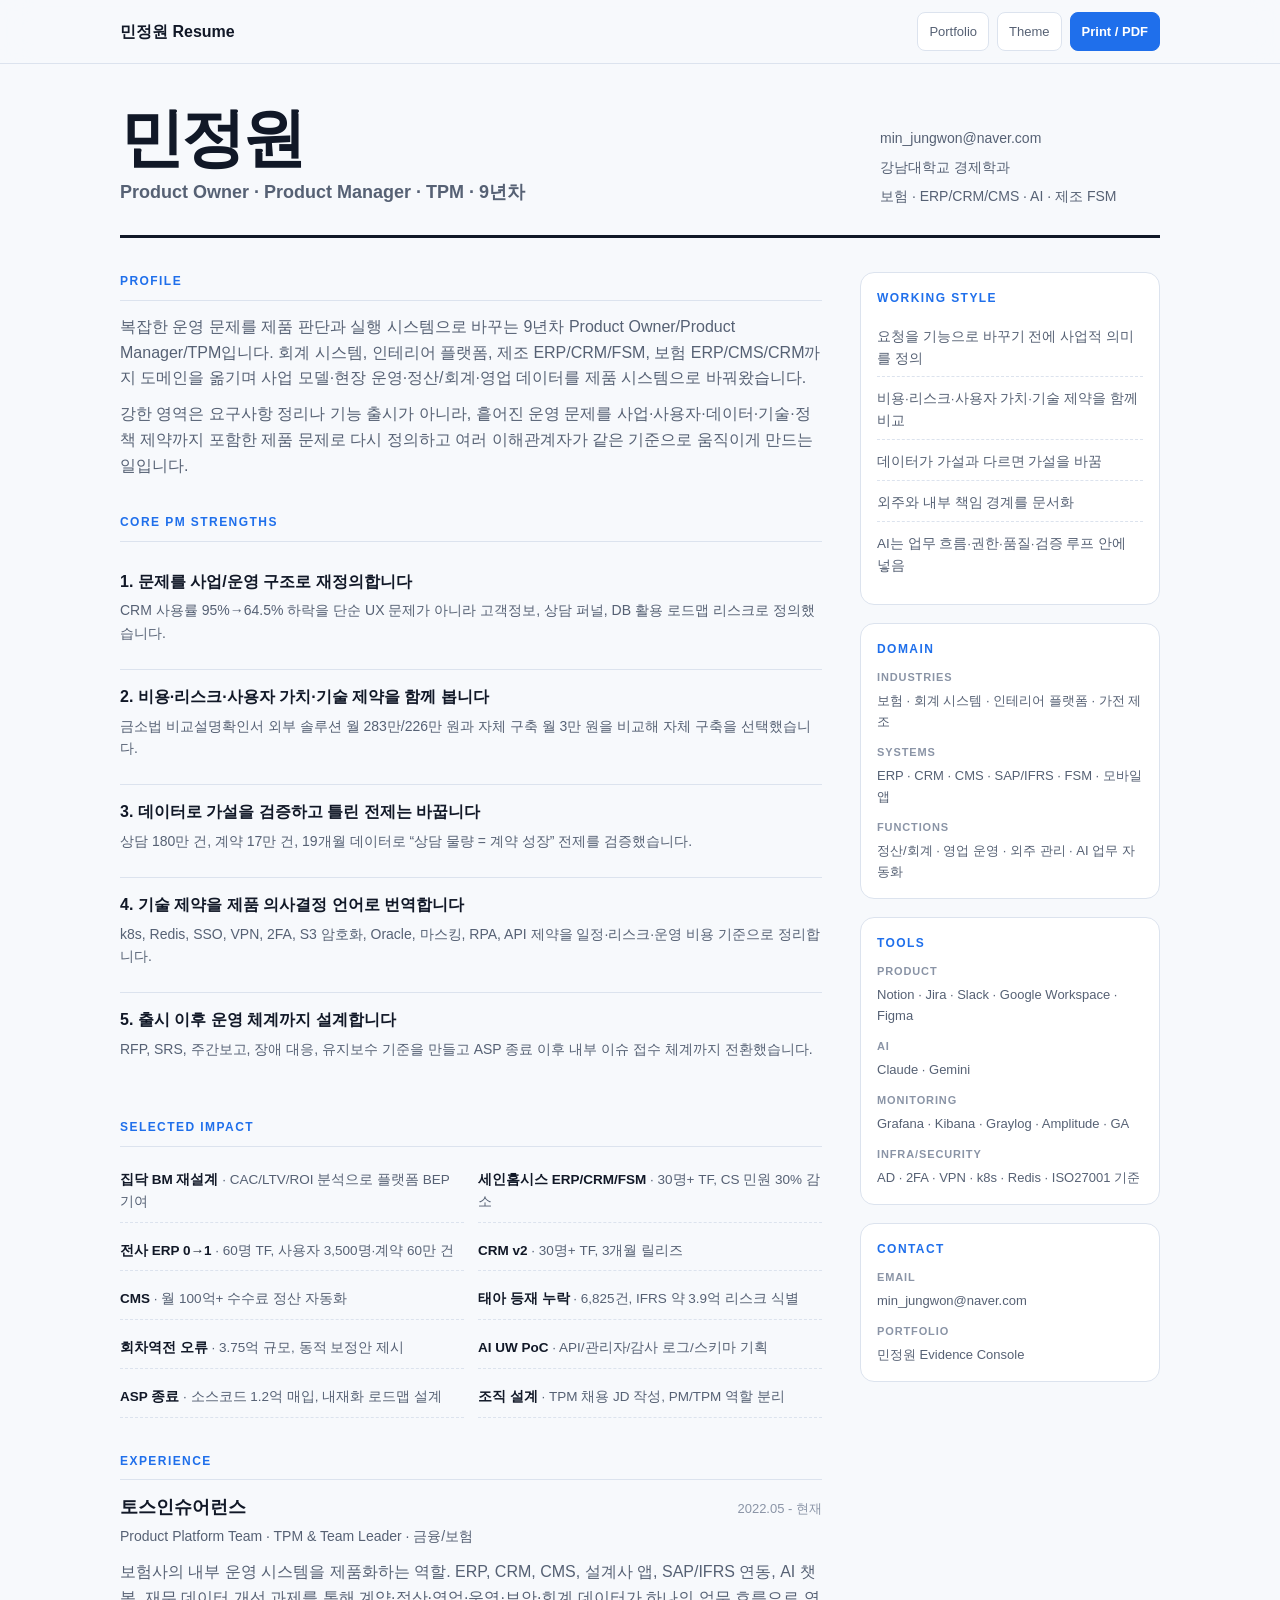
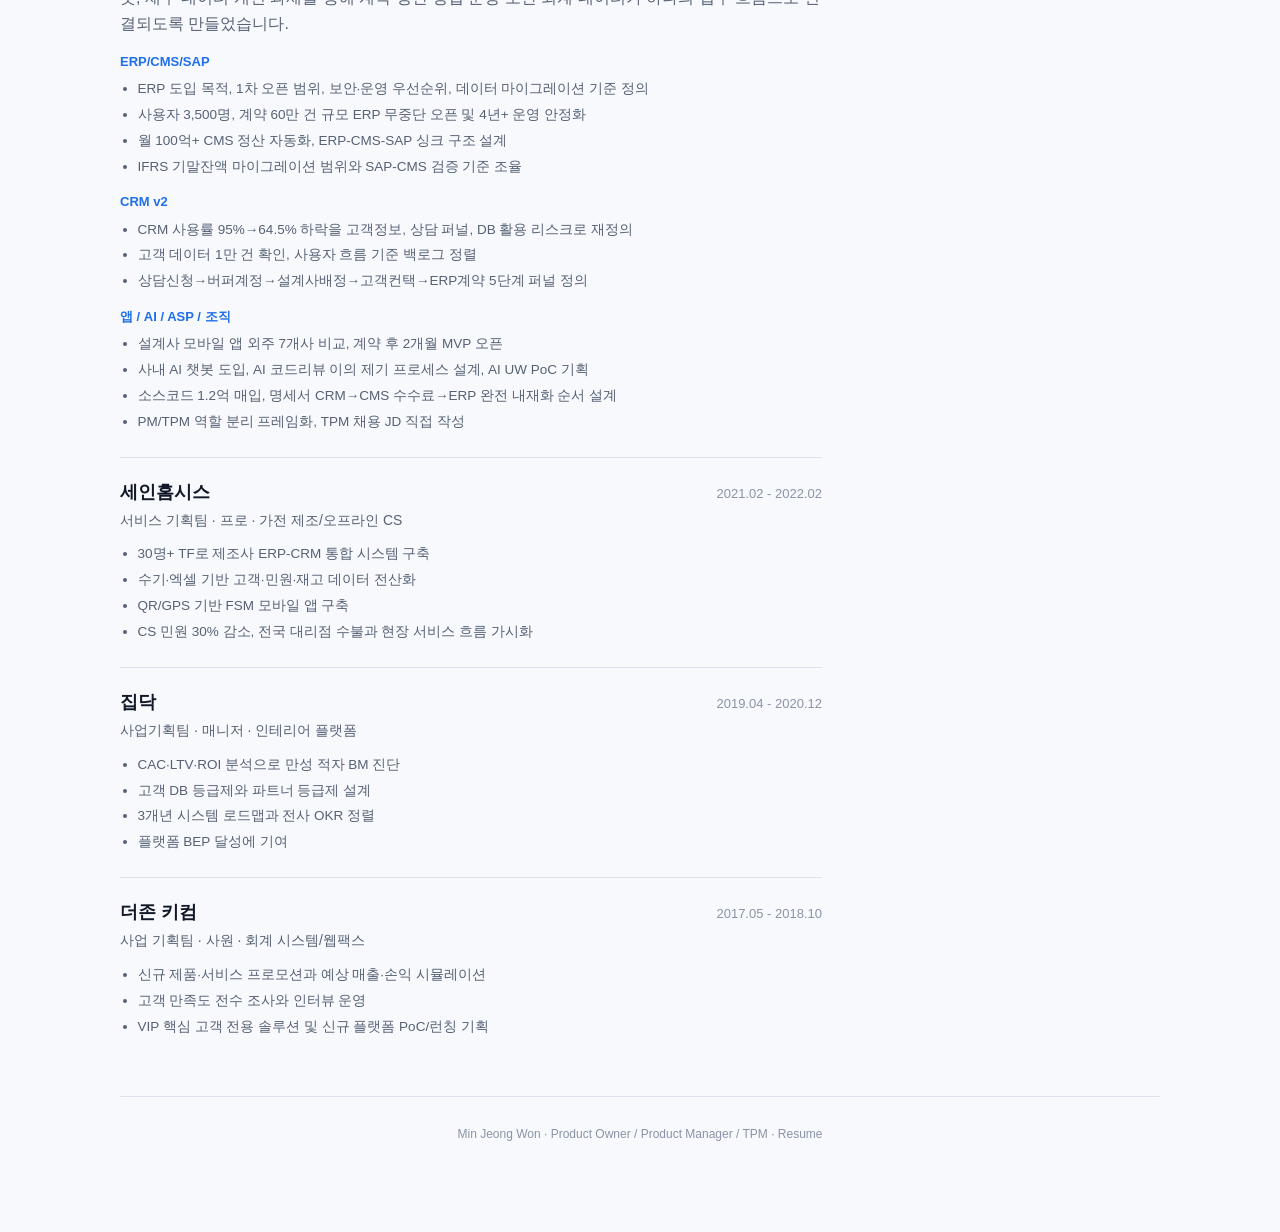
==== commit 688519b8: "Publish Evidence Console v6" ====
--- a/resume/index.html
+++ b/resume/index.html
@@ -1,319 +1,325 @@
-<!DOCTYPE html>
-<html xmlns="http://www.w3.org/1999/xhtml">
+<!doctype html>
+<html lang="ko">
 <head>
-  <meta charset="utf-8" />
-  <meta name="generator" content="pandoc" />
-  <meta name="viewport" content="width=device-width, initial-scale=1.0, user-scalable=yes" />
-  <title>민정원 Resume</title>
-  <style>
-    /* Default styles provided by pandoc.
-    ** See https://pandoc.org/MANUAL.html#variables-for-html for config info.
-    */
-    span.smallcaps{font-variant: small-caps;}
-    div.columns{display: flex; gap: min(4vw, 1.5em);}
-    div.column{flex: auto; overflow-x: auto;}
-    div.hanging-indent{margin-left: 1.5em; text-indent: -1.5em;}
-    /* The extra [class] is a hack that increases specificity enough to
-       override a similar rule in reveal.js */
-    ul.task-list[class]{list-style: none;}
-    ul.task-list li input[type="checkbox"] {
-      font-size: inherit;
-      width: 0.8em;
-      margin: 0 0.8em 0.2em -1.6em;
-      vertical-align: middle;
-    }
-    .display.math{display: block; text-align: center; margin: 0.5rem auto;}
-  </style>
-  <link rel="stylesheet" href="../assets/resume.css" />
+<meta charset="utf-8">
+<meta name="viewport" content="width=device-width, initial-scale=1">
+<title>민정원 · Resume</title>
+<meta name="description" content="민정원 Product Owner / Product Manager / TPM 이력서.">
+<style>
+:root {
+  --bg: #f7f9fc;
+  --panel: #fff;
+  --ink: #111827;
+  --muted: #566174;
+  --faint: #8a94a6;
+  --line: #dce3ee;
+  --blue: #1f6feb;
+  --green: #16794c;
+}
+:root[data-theme="dark"] {
+  --bg: #0d1117;
+  --panel: #151b23;
+  --ink: #eef4ff;
+  --muted: #a7b2c3;
+  --faint: #748096;
+  --line: #2a3443;
+  --blue: #6aa6ff;
+  --green: #50d18d;
+}
+* { box-sizing: border-box; }
+html { width: 100%; overflow-x: hidden; }
+body {
+  margin: 0;
+  overflow-x: hidden;
+  background: var(--bg);
+  color: var(--ink);
+  font-family: -apple-system, BlinkMacSystemFont, "Apple SD Gothic Neo", "Noto Sans KR", "Segoe UI", sans-serif;
+  line-height: 1.62;
+}
+main, section, article, div, p, h1, h2, h3, dd { min-width: 0; }
+a { color: inherit; text-decoration: none; }
+.topbar {
+  position: sticky;
+  top: 0;
+  z-index: 20;
+  border-bottom: 1px solid var(--line);
+  background: color-mix(in srgb, var(--bg) 90%, transparent);
+  backdrop-filter: blur(16px);
+}
+.topbar-inner {
+  width: 100%;
+  max-width: 1080px;
+  margin: 0 auto;
+  padding: 12px 20px;
+  display: flex;
+  justify-content: space-between;
+  align-items: center;
+  gap: 12px;
+}
+.brand { font-weight: 850; }
+.actions { display: flex; gap: 8px; flex-wrap: wrap; }
+.actions a, .actions button {
+  border: 1px solid var(--line);
+  border-radius: 8px;
+  padding: 8px 11px;
+  background: var(--panel);
+  color: var(--muted);
+  font: inherit;
+  font-size: 13px;
+  cursor: pointer;
+  white-space: nowrap;
+}
+.actions .print { background: var(--blue); border-color: var(--blue); color: #fff; font-weight: 800; }
+.sheet {
+  width: 100%;
+  max-width: 1080px;
+  margin: 0 auto;
+  padding: 42px 20px 88px;
+}
+.resume-head > *, .grid > * { min-width: 0; }
+.resume-head {
+  display: grid;
+  grid-template-columns: minmax(0, 1fr) 280px;
+  gap: 32px;
+  padding-bottom: 28px;
+  border-bottom: 3px solid var(--ink);
+}
+h1 { margin: 0 0 8px; font-size: clamp(42px, 6vw, 64px); line-height: 1; letter-spacing: -.045em; }
+.role { color: var(--muted); font-size: 18px; font-weight: 650; }
+.contact {
+  align-self: end;
+  display: grid;
+  gap: 6px;
+  color: var(--muted);
+  font-size: 14px;
+}
+.grid {
+  display: grid;
+  grid-template-columns: minmax(0, 1fr) 300px;
+  gap: 38px;
+  margin-top: 34px;
+}
+section { margin-bottom: 34px; }
+h2 {
+  margin: 0 0 13px;
+  padding-bottom: 8px;
+  border-bottom: 1px solid var(--line);
+  color: var(--blue);
+  font-size: 12px;
+  letter-spacing: .12em;
+  text-transform: uppercase;
+}
+h3 { margin: 0 0 5px; font-size: 16px; }
+p { margin: 0 0 10px; color: var(--muted); }
+p, li, dd, .role, .contact { overflow-wrap: anywhere; }
+.strength {
+  padding: 14px 0;
+  border-bottom: 1px solid var(--line);
+}
+.strength:last-child { border-bottom: 0; }
+.strength p { font-size: 14px; }
+.impact-grid {
+  display: grid;
+  grid-template-columns: repeat(2, minmax(0, 1fr));
+  gap: 8px 14px;
+}
+.impact {
+  padding: 9px 0;
+  border-bottom: 1px dashed var(--line);
+  color: var(--muted);
+  font-size: 13.5px;
+}
+.impact b { color: var(--ink); }
+.job {
+  padding: 20px 0;
+  border-bottom: 1px solid var(--line);
+}
+.job:first-of-type { padding-top: 0; }
+.job:last-child { border-bottom: 0; }
+.job-head {
+  display: flex;
+  justify-content: space-between;
+  gap: 14px;
+  align-items: baseline;
+  flex-wrap: wrap;
+}
+.company { font-size: 18px; font-weight: 850; }
+.period { color: var(--faint); font-size: 13px; }
+.position { margin: 2px 0 12px; color: var(--muted); font-size: 14px; }
+.subhead { margin: 14px 0 6px; color: var(--blue); font-size: 13px; font-weight: 850; }
+ul { margin: 0; padding-left: 1.1rem; color: var(--muted); }
+li { margin: 4px 0; font-size: 13.5px; }
+.side-card {
+  margin-bottom: 18px;
+  padding: 16px;
+  border: 1px solid var(--line);
+  border-radius: 14px;
+  background: var(--panel);
+}
+.side-card h2 { border-bottom: 0; padding-bottom: 0; margin-bottom: 10px; }
+.side-card dl { margin: 0; }
+.side-card dt { margin-top: 12px; color: var(--faint); font-size: 11px; font-weight: 850; letter-spacing: .08em; text-transform: uppercase; }
+.side-card dt:first-child { margin-top: 0; }
+.side-card dd { margin: 3px 0 0; color: var(--muted); font-size: 13px; }
+.style-list { list-style: none; padding: 0; }
+.style-list li { padding: 7px 0; border-bottom: 1px dashed var(--line); }
+.style-list li:last-child { border-bottom: 0; }
+footer { color: var(--faint); text-align: center; font-size: 12px; padding-top: 28px; border-top: 1px solid var(--line); }
+@media (max-width: 860px) {
+  .resume-head, .grid { grid-template-columns: 1fr; }
+  .contact { align-self: start; }
+  .impact-grid { grid-template-columns: 1fr; }
+}
+@media (max-width: 520px) {
+  body { width: 100%; max-width: 100vw; }
+  .topbar-inner { align-items: flex-start; flex-direction: column; max-width: 390px; margin-left: 0; margin-right: 0; }
+  .actions { width: 100%; max-width: 100%; flex-wrap: wrap; overflow-x: hidden; padding-bottom: 2px; }
+  .actions a, .actions button { flex: 0 0 auto; }
+  .sheet { max-width: 390px; margin-left: 0; margin-right: 0; padding-top: 32px; overflow-x: hidden; }
+  .resume-head, .grid, .resume-head > *, .grid > *, .side-card { width: 100%; max-width: 100%; }
+  h1 { font-size: 40px; }
+  .role { font-size: 16px; }
+  p, li, dd, .role, .contact, .impact { word-break: break-all; overflow-wrap: anywhere; }
+}
+@media print {
+  :root { --bg:#fff; --panel:#fff; --ink:#000; --muted:#30343b; --faint:#666; --line:#d7dbe2; --blue:#0b4fa8; }
+  body { font-size: 10pt; }
+  .topbar { display: none; }
+  .sheet { max-width: none; padding: 0 12mm; }
+  .resume-head { grid-template-columns: 1fr 240px; gap: 20px; padding-bottom: 14pt; }
+  h1 { font-size: 28pt; }
+  .role { font-size: 11pt; }
+  .grid { grid-template-columns: 1fr 250px; gap: 22pt; margin-top: 18pt; }
+  section { margin-bottom: 14pt; break-inside: avoid; }
+  h2 { font-size: 8.5pt; margin-bottom: 6pt; }
+  h3, .company { font-size: 11pt; }
+  p, li, .impact, .position, .contact, .side-card dd { font-size: 8.8pt; line-height: 1.45; }
+  .job { padding: 10pt 0; break-inside: avoid; }
+  .side-card { padding: 0; border: 0; background: transparent; break-inside: avoid; }
+  footer { display: none; }
+}
+</style>
 </head>
 <body>
-<nav>
-  <div class="nav-inner">
-    <a class="brand" href="../">민정원 Portfolio</a>
-    <div class="links">
+<header class="topbar">
+  <div class="topbar-inner">
+    <a class="brand" href="../">민정원 Resume</a>
+    <div class="actions">
       <a href="../">Portfolio</a>
-      <a href="./">Resume</a>
+      <button type="button" id="themeToggle">Theme</button>
+      <button type="button" class="print" onclick="window.print()">Print / PDF</button>
     </div>
   </div>
-</nav>
-<main>
-<h1 id="민정원">민정원</h1>
-<p>Product Manager / Product Operations / TPM<br />
-min_jungwon@naver.com</p>
-<h2 id="profile">Profile</h2>
-<p>복잡한 운영을 제품과 시스템으로 바꾸는 11년차 PM/PO/TPM입니다. 보험,
-제조, 인테리어, 회계 도메인에서 ERP, CRM, CMS, 모바일 앱, AI 챗봇, 재무
-데이터 개선 프로젝트를 기획·구축·운영했습니다.</p>
-<p>제가 강한 영역은 단순히 요구사항을 정리하거나 기능을 출시하는 일이
-아닙니다. 흩어진 운영 문제를 사업·사용자·데이터·기술·정책 제약까지
-포함한 제품 문제로 다시 정의하고, 실행 가능한 우선순위와 시스템 구조로
-바꾸는 일입니다. 토스인슈어런스에서는 Product Platform Team의
-TPM/팀리더로서 사용자 3,500명, 계약 60만 건 규모의 전사 ERP, 월 100억+
-수수료 정산 CMS, CRM v2, 설계사 모바일 앱, AI 챗봇 도입과 전사 AI 활용
-프로세스를 리드했습니다.</p>
-<h2 id="product-strengths">Product Strengths</h2>
-<h3 id="문제를-기능-요청이-아니라-비즈니스-구조로-재정의합니다">1.
-문제를 기능 요청이 아니라 비즈니스 구조로 재정의합니다</h3>
-<p>사용자가 “불편하다”고 말하는 지점 뒤에 어떤 운영 리스크와 사업 손실이
-있는지 먼저 봅니다. CRM 사용률이 95%에서 64.5%로 떨어진 문제를 단순 UX
-개선 과제가 아니라 고객 정보 유출, 상담 퍼널 분석 마비, DB 활용 로드맵
-붕괴로 이어지는 비즈니스 인프라 리스크로 정의했습니다. 태아 등재 누락도
-운영 실수가 아니라 ERP 플래그, CMS 산출 기준, Oracle 프로시저,
-대시보드가 연결되지 않은 구조 결함으로 보았습니다.</p>
-<h3 id="value와-viability를-함께-봅니다">2. Value와 Viability를 함께
-봅니다</h3>
-<p>제품이 사용자에게 필요한가뿐 아니라, 회사의 법무·재무·보안·운영 제약
-안에서 지속 가능하게 작동하는지까지 봅니다. 보험 수수료 정산 CMS에서는
-월 100억+ 규모의 정산을 자동화하는 동시에 회계 검증, SAP 싱크, IFRS
-산출, 채권관리규정 변경까지 연결했습니다. 금소법, Android 정책, Google
-Play 삭제 위기처럼 외부 정책 변화가 제품 운영에 미치는 영향도 기능
-범위와 배포 전략에 반영했습니다.</p>
-<h3 id="데이터로-가설을-검증하고-틀린-전제는-바꿉니다">3. 데이터로
-가설을 검증하고, 틀린 전제는 바꿉니다</h3>
-<p>기존 해법을 그대로 실행하기 전에 데이터로 맞는지 확인합니다. 19개월간
-상담 180만 건과 계약 17만 건을 분석해 “상담 물량을 늘리면 계약이
-늘어난다”는 전제가 항상 맞지 않음을 확인했고, 리드 품질과 시스템
-커버리지 중심으로 관점을 전환했습니다. 갱신형 보험 회차역전 문제에서는
-이미 제안된 <code>+12 고정 보정</code>을 SQL 시뮬레이션으로 검증해
-한계를 확인하고, 동적 보정안으로 잔존 오류 0건 경로를 제시했습니다.</p>
-<h3 id="기술-제약을-제품-의사결정으로-번역합니다">4. 기술 제약을 제품
-의사결정으로 번역합니다</h3>
-<p>PM이 모든 기술 결정을 대신해야 한다고 생각하지 않습니다. 대신 k8s,
-Redis, SSO, VPN, 2FA, S3 암호화, Oracle 프로시저, RAG, AI 권한 경계처럼
-제품 운영에 영향을 주는 기술 제약을 이해하고, 개발자·보안·운영·재무가
-판단할 수 있는 언어로 선택지를 정리합니다. 개발 가능성, 사용자 영향,
-보안 리스크, 운영 비용, 일정 리스크를 함께 놓고 우선순위를
-결정합니다.</p>
-<h3 id="ai를-기능이-아니라-업무-시스템으로-도입합니다">5. AI를 기능이
-아니라 업무 시스템으로 도입합니다</h3>
-<p>AI 도입은 “챗봇을 붙이는 일”보다 학습 데이터, 권한, 응답 품질, 실패
-케이스, 운영 책임, 검증 프로세스를 설계하는 일이 중요하다고 봅니다. 인켑
-기반 사내 AI 챗봇 도입에서는 벤더 탐색, 비용·보안 검토, Slack 연동, 응답
-카테고리 재정의, 데이터셋 오류 수정, 웹 확장, 관리자 권한 정리까지 운영
-체계를 만들었습니다. 이후 AI 코드리뷰와 이의 제기 프로세스를 설계해 AI
-결과물을 조직이 어떻게 검증할지까지 정의했습니다.</p>
-<h3 id="이해관계자와-외주를-실행-가능한-운영-체계로-묶습니다">6.
-이해관계자와 외주를 실행 가능한 운영 체계로 묶습니다</h3>
-<p>ERP, CMS, 설계사 앱처럼 외주사와 내부 조직이 함께 움직이는
-프로젝트에서 RFP, SRS, 계약 범위, 주간보고, 월간 미팅, 장애 대응,
-유지보수 기준을 직접 설계했습니다. 외주를 단순 개발 리소스가 아니라 제품
-실행 구조의 일부로 보고, 무엇을 계약 범위로 처리하고 무엇을 별도
-프로젝트로 분리할지 기준을 세웠습니다.</p>
-<h2 id="selected-impact">Selected Impact</h2>
-<ul>
-<li>60명 TF 조직 및 전사 ERP 0→1 구축, 사용자 3,500명·계약 60만 건
-무중단 오픈</li>
-<li>CRM 사용률 95%→64.5% 하락을 비즈니스 인프라 문제로 정의하고 CRM v2
-재구축</li>
-<li>CRM v2 30명+ TF, 3개월 릴리즈, 개발 효율 50%+ 향상</li>
-<li>월 100억+ 수수료 정산 CMS 구축, 엑셀 수작업 제거 및 ERP-CMS-SAP 싱크
-자동화</li>
-<li>규제/상품 변화 대응 48시간 배포, 월 신규 계약 29,746건 및 MoM +67%
-성장에 기여</li>
-<li>태아 등재 6,825건(91.6%) 누락 발굴, IFRS 과소인식 약 3.9억 원 리스크
-식별</li>
-<li>갱신형 회차역전 3.75억 규모 오류 해소 경로 설계, 동적 보정
-시뮬레이션 잔존 0건 확인</li>
-<li>상담 180만 건·계약 17만 건·19개월 데이터 분석으로 계약율 탄력성에
-대한 기존 가설 재검증</li>
-<li>설계사 모바일 앱 외주 7개사 비교·선정, 계약 후 2개월 만에 MVP
-오픈</li>
-<li>사내 첫 AI 챗봇 도입 및 전사 AI 활용 프로세스 확산</li>
-<li>세인홈시스 제조 ERP/CRM/FSM 구축으로 CS 민원 30% 감소</li>
-<li>집닥 BM 재설계로 플랫폼 BEP 달성에 기여</li>
-</ul>
-<h2 id="experience">Experience</h2>
-<h3
-id="토스인슈어런스-product-platform-team-tpm-team-leader">토스인슈어런스
-| Product Platform Team, TPM &amp; Team Leader</h3>
-<p>2022.05 - 현재 | 금융·보험 서비스</p>
-<p>보험사의 내부 운영 시스템을 제품화하는 역할을 맡았습니다. 전사 ERP,
-CRM, CMS, 설계사 앱, AI 챗봇, 재무 데이터 개선 과제를 통해
-계약·정산·영업·운영·보안·회계 데이터가 하나의 업무 흐름으로 연결되도록
-만들었습니다.</p>
-<h4 id="전사-erp-01-구축">전사 ERP 0→1 구축</h4>
-<p>입사 당시 보험 운영 핵심 시스템은 오래된 레거시와 엑셀, 분산된 운영
-도구에 의존하고 있었습니다. 보안 취약성과 데이터 정합성 문제가 있었고,
-인사·조직·계약·상품·수수료·통계가 통합된 기준 시스템이 필요했습니다.</p>
-<ul>
-<li>60명 규모의 개발·DBA·DevOps·보안·QA·운영·외주 TF를 조직하고 실행
-체계 수립</li>
-<li>ERP 도입 목적, 1차 오픈 범위, 보안·운영 우선순위, 데이터
-마이그레이션 기준 정의</li>
-<li>RFP, SRS, 주간보고, 외주 협업 프로토콜, 장애 대응 체계를 설계</li>
-<li>3개년 데이터 클렌징·마이그레이션과 ERP-CMS 인터페이스 통합 추진</li>
-<li>k8s, Redis, 로그 이중화, AD, VPN, 마스킹 등 기술·보안 제약을 제품
-요구사항에 반영</li>
-<li>사용자 3,500명, 계약 60만 건 규모 ERP 무중단 오픈 및 이후 4년+ 운영
-안정화</li>
-</ul>
-<p>이 프로젝트의 핵심 결과는 ERP 기능 출시가 아니라, 보험사의
-계약·정산·운영 데이터가 이후 CRM, CMS, SAP, AI 프로젝트의 기준
-시스템으로 작동할 수 있게 만든 것입니다.</p>
-<h4 id="crm-v2-재구축-및-영업-운영-고도화">CRM v2 재구축 및 영업 운영
-고도화</h4>
-<p>CRM 사용률 하락은 단순한 화면 개선 이슈가 아니었습니다. 설계사들이
-엑셀과 외부 도구로 고객을 관리하면서 고객 정보 리스크, 상담 퍼널 분석
-공백, DB 활용 로드맵 붕괴가 동시에 발생하고 있었습니다.</p>
-<ul>
-<li>CRM 사용률 95%→64.5% 하락을 비즈니스 인프라 리스크로 정의</li>
-<li>실제 설계사 사용 방식과 고객 데이터 1만 건을 확인해 핵심 화면과 정보
-구조 재정의</li>
-<li>고객 리스트, 상세, 보장분석, 네비게이터, 엑셀, 어드민 등 사용자 흐름
-기준으로 백로그 정렬</li>
-<li>30명+ TF와 3개월 내 CRM v2 릴리즈, TDS 적용으로 개발 속도와 UI
-일관성 개선</li>
-<li>ERP-CRM 장애 격리, SSO 통합, VPN→2FA 전환 등 운영·보안 구조
-개선</li>
-<li>상담신청→버퍼계정→설계사배정→고객컨택→ERP계약 5단계 퍼널 정의</li>
-<li>상담 180만 건, 계약 17만 건, 19개월 데이터를 분석해 계약율 탄력성에
-대한 기존 가설 재검증</li>
-</ul>
-<p>이 경험은 제가 제품을 “화면”이 아니라 사용자 행동, 데이터 흐름, 보안,
-영업 생산성이 연결된 비즈니스 인프라로 본다는 점을 보여줍니다.</p>
-<h4 id="수수료-정산-cms-및-ifrs-시스템">수수료 정산 CMS 및 IFRS
-시스템</h4>
-<p>보험 수수료 정산은 조직, 직급, 상품, 유형, 보증, 환수, 분급 등 복잡한
-조건이 얽힌 고위험 운영 영역이었습니다. 수작업과 엑셀 검산에 의존하면
-휴먼에러와 회계 리스크가 반복될 수밖에 없었습니다.</p>
-<ul>
-<li>월 100억+ 수수료 정산을 자동화하고 엑셀 수작업 제거</li>
-<li>조직·직급·상품·유형별 정산 로직 표준화 및 검증 지점 시스템화</li>
-<li>모집자 순번, 모집자/수금자 비교, 합산 100% 미달 차단 등 수수료율
-검증 로직 설계</li>
-<li>ERP-CMS-SAP 데이터 싱크 자동화, IFRS 이연수익·선급비용 자동 산출
-구조 설계</li>
-<li>개발 검증과 회계 검수를 분리한 이중 검증 체계 도입</li>
-<li>채권관리규정 개정 시 125개 댓글 논의를 ERP+CMS 변경 명세로
-구조화</li>
-</ul>
-<p>정산을 월말에 맞추는 업무가 아니라 회계 무결성과 내부 통제를 지탱하는
-제품 시스템으로 전환한 경험입니다.</p>
-<h4 id="설계사-모바일-앱-및-외부-정책-대응">설계사 모바일 앱 및 외부
-정책 대응</h4>
-<p>설계사 앱은 단순 모바일 CRM이 아니라 외부 활동 중인 설계사가 고객
-확인, 연락, 상담, 보장분석, 문서 확인을 이어갈 수 있게 하는 현장 영업
-인프라였습니다.</p>
-<ul>
-<li>설계사 현장 업무를 분석해 모바일에서 필요한 고객 확인·상담·문서 흐름
-정의</li>
-<li>코어 PD 파견이 어려운 상황에서 SD UI와 외주 개발 조합으로 실행 경로
-전환</li>
-<li>외주 7개사 비교 후 개발사 선정, 계약 후 2개월 만에 MVP 1차 오픈</li>
-<li>금소법 비교설명확인서, 카카오 인앱 브라우저, Android 14/15, Google
-Play 삭제 위기 대응</li>
-<li>설계사 DB 활용 6단계 로드맵을 설계해 후속 CRM·영업지원 프로젝트의
-사업 논거 마련</li>
-</ul>
-<h4 id="ai-챗봇-도입-및-전사-ai-활용-프로세스">AI 챗봇 도입 및 전사 AI
-활용 프로세스</h4>
-<p>사내 반복 문의와 문서 탐색 비용을 줄이기 위해 AI 챗봇 도입을
-추진했습니다. 중요한 것은 AI 기능을 붙이는 것이 아니라, 어떤 데이터를
-학습시키고, 어디까지 답변하게 하며, 실패 케이스를 어떻게 운영할지 정하는
-일이었습니다.</p>
-<ul>
-<li>인켑(Inkeep) 기반 사내 AI 챗봇 도입을 단독 리드</li>
-<li>벤더 탐색, 비용·보안 검토, 데모, Slack 연동, 운영 정착 추진</li>
-<li>응답 카테고리와 데이터셋 오류를 직접 발견·수정하고 품질 개선 루프
-설계</li>
-<li>웹 확장, 관리자 권한 정리, 구 계정 정리 등 운영 위생 관리</li>
-<li>Claude Desktop 사내 발표, AI 코드리뷰, 이의 제기 프로세스 설계로
-전사 AI 활용 확산</li>
-<li>외부 설계사용 AI 보험 UW 플랫폼의 API, 관리자 콘솔, 감사 로그,
-도메인 스키마 구조 기획</li>
-</ul>
-<p>AI를 실험이 아니라 반복 업무 절감, 온보딩 탐색 비용 감소, 의사결정
-보조, 품질 검증 프로세스로 연결한 경험입니다.</p>
-<h4 id="재무-데이터-이상-탐지-및-시스템-개선">재무 데이터 이상 탐지 및
-시스템 개선</h4>
-<p>운영팀도 인식하지 못한 데이터 불일치를 재무 리스크로 계량하고, 단발성
-수정이 아닌 재발 방지 구조로 전환했습니다.</p>
-<ul>
-<li>ERP 태아 등재 8,122건과 CMS 태아 인식 685건의 불일치 확인</li>
-<li>태아 등재 6,825건(91.6%) 누락과 IFRS 과소인식 약 3.9억 원 리스크
-발굴</li>
-<li>DB 컬럼, Oracle 프로시저, 대시보드까지 이어지는 3레이어 개선 방향
-제시</li>
-<li>갱신형 회차역전 비중 급증 문제에서 <code>+12 고정 보정</code>의
-한계를 SQL 시뮬레이션으로 검증</li>
-<li>당월 회차 직접 치환 방식의 동적 보정안으로 양수NET 잔존 오류 0건
-경로 제시</li>
-</ul>
-<p>이 경험은 데이터를 리포팅하는 수준이 아니라, 데이터로 틀린 전제를
-발견하고 시스템 개선 과제로 바꾸는 방식의 일입니다.</p>
-<h4 id="조직-운영-및-거버넌스">조직 운영 및 거버넌스</h4>
-<ul>
-<li>시스템 플랫폼팀 운영 구조를 만들고 6개월 내 안정화</li>
-<li>월 70건+ 병렬 과제를 내부 개발·외주·보안·운영 조직과 함께 관리</li>
-<li>DRI 체계, 회고 프로그램, 주간 성과 브리핑을 정례화</li>
-<li>보안 협업 R&amp;R을 정책 우선에서 리스크 우선 프레임으로 재설계</li>
-<li>외주 유지보수 계약, 월간 미팅 아젠다, 장애 보고서 포맷 등 협업
-프로토콜 표준화</li>
-</ul>
-<h3 id="세인홈시스-서비스-기획팀-프로">세인홈시스 | 서비스 기획팀,
-프로</h3>
-<p>2021.02 - 2022.02 | 가전 제조 / 오프라인 CS</p>
-<p>제조사 서비스 현장의 고객, 민원, 재고, 기사 방문, 대리점 수불
-데이터를 시스템화했습니다. 이 경험은 이후 보험 설계사 앱과 현장 영업지원
-시스템을 이해하는 기반이 되었습니다.</p>
-<ul>
-<li>30명+ TF로 제조사 ERP-CRM 통합 시스템 구축</li>
-<li>수기·엑셀 기반 고객·민원·재고 데이터를 전산화</li>
-<li>QR/GPS 기반 현장 서비스 관리(FSM) 모바일 앱 구축</li>
-<li>예약→방문→설치→확인 퍼널과 기사 배정·알림톡·현장 수불 흐름
-디지털화</li>
-<li>CS 민원 30% 감소, 전국 대리점 수불과 현장 서비스 흐름 가시화</li>
-</ul>
-<h3 id="집닥-사업-기획팀-팀장">집닥 | 사업 기획팀, 팀장</h3>
-<p>2019.04 - 2020.12 | 인테리어 플랫폼</p>
-<p>인테리어 플랫폼의 수익성과 운영 품질을 데이터 기반으로
-재설계했습니다. 이 경험은 이후 보험 리드 품질, 계약율, 수수료, DB 활용을
-사업성과 연결해 보는 관점으로 이어졌습니다.</p>
-<ul>
-<li>CAC·LTV·ROI 분석으로 만성 적자 BM의 한계수익 체감 진단</li>
-<li>고객 DB 등급제와 파트너 등급제 설계</li>
-<li>리드→매칭→시공 전환율과 수익 구조 개선</li>
-<li>3개년 시스템 구축 로드맵과 전사 OKR 정렬</li>
-<li>매출, 마진, 비용 구조, CAC/LTV 기반 주주·경영진 IR 자료 작성</li>
-<li>플랫폼 BEP 달성에 기여</li>
-</ul>
-<h3 id="더존-키컴-사업-기획팀-사원">더존 키컴 | 사업 기획팀, 사원</h3>
-<p>2017.05 - 2018.10 | 회계 시스템 / 웹팩스</p>
-<p>회계 시스템과 웹팩스 사업 기획 경험은 이후 CMS, IFRS, SAP 연동
-프로젝트에서 회계 무결성과 정산 로직을 이해하는 기반이 되었습니다.</p>
-<ul>
-<li>신규 제품·서비스 프로모션 기획 및 예상 매출·손익 시뮬레이션</li>
-<li>고객 만족도 전수 조사와 인터뷰 운영, 개선 과제 도출</li>
-<li>VIP 핵심 고객 전용 솔루션 및 신규 플랫폼 서비스 PoC/런칭 기획</li>
-</ul>
-<h2 id="working-style">Working Style</h2>
-<ul>
-<li>문제를 바로 기능으로 만들지 않고, 원인 구조와 사업 리스크를 먼저
-정의합니다.</li>
-<li>사용자 가치와 사업성, 보안·법무·재무·운영 제약을 함께
-검토합니다.</li>
-<li>데이터가 기존 가설과 다르면 가설을 바꾸고, 필요한 경우 이미 정해진
-해법도 재검증합니다.</li>
-<li>개발자처럼 말하려 하기보다, 개발자가 판단하기 쉬운 선택지와
-우선순위를 정리합니다.</li>
-<li>외주와 내부 조직의 책임 경계를 문서화하고, 회의체·보고·장애
-대응·유지보수 기준을 운영 체계로 만듭니다.</li>
-<li>AI는 도구 도입보다 업무 흐름, 권한, 품질, 검증 루프 안에 넣는 것이
-중요하다고 봅니다.</li>
-</ul>
-<h2 id="domain-tools">Domain &amp; Tools</h2>
-<ul>
-<li>Domain: 보험, ERP/CRM/CMS, 정산·회계, AI 업무 자동화, 모바일 앱,
-제조 FSM, 인테리어 플랫폼, 회계 시스템</li>
-<li>Product/Collaboration: Notion, Jira, Slack, Google Workspace,
-Figma</li>
-<li>AI: Claude, Gemini</li>
-<li>Analytics/Monitoring: Grafana, Kibana, Graylog, Amplitude, GA</li>
-<li>Infra/Security Context: AD, 2FA, VPN, k8s, Redis, ISO27001 기준
-적용</li>
-</ul>
-<h2 id="education">Education</h2>
-<p>강남대학교 경제학과 | 2008.03 - 2015.07</p>
+</header>
+
+<main class="sheet">
+  <header class="resume-head">
+    <div>
+      <h1>민정원</h1>
+      <div class="role">Product Owner · Product Manager · TPM · 9년차</div>
+    </div>
+    <div class="contact">
+      <span>min_jungwon@naver.com</span>
+      <span>강남대학교 경제학과</span>
+      <span>보험 · ERP/CRM/CMS · AI · 제조 FSM</span>
+    </div>
+  </header>
+
+  <div class="grid">
+    <div>
+      <section>
+        <h2>Profile</h2>
+        <p>복잡한 운영 문제를 제품 판단과 실행 시스템으로 바꾸는 9년차 Product Owner/Product Manager/TPM입니다. 회계 시스템, 인테리어 플랫폼, 제조 ERP/CRM/FSM, 보험 ERP/CMS/CRM까지 도메인을 옮기며 사업 모델·현장 운영·정산/회계·영업 데이터를 제품 시스템으로 바꿔왔습니다.</p>
+        <p>강한 영역은 요구사항 정리나 기능 출시가 아니라, 흩어진 운영 문제를 사업·사용자·데이터·기술·정책 제약까지 포함한 제품 문제로 다시 정의하고 여러 이해관계자가 같은 기준으로 움직이게 만드는 일입니다.</p>
+      </section>
+
+      <section>
+        <h2>Core PM Strengths</h2>
+        <div class="strength"><h3>1. 문제를 사업/운영 구조로 재정의합니다</h3><p>CRM 사용률 95%→64.5% 하락을 단순 UX 문제가 아니라 고객정보, 상담 퍼널, DB 활용 로드맵 리스크로 정의했습니다.</p></div>
+        <div class="strength"><h3>2. 비용·리스크·사용자 가치·기술 제약을 함께 봅니다</h3><p>금소법 비교설명확인서 외부 솔루션 월 283만/226만 원과 자체 구축 월 3만 원을 비교해 자체 구축을 선택했습니다.</p></div>
+        <div class="strength"><h3>3. 데이터로 가설을 검증하고 틀린 전제는 바꿉니다</h3><p>상담 180만 건, 계약 17만 건, 19개월 데이터로 “상담 물량 = 계약 성장” 전제를 검증했습니다.</p></div>
+        <div class="strength"><h3>4. 기술 제약을 제품 의사결정 언어로 번역합니다</h3><p>k8s, Redis, SSO, VPN, 2FA, S3 암호화, Oracle, 마스킹, RPA, API 제약을 일정·리스크·운영 비용 기준으로 정리합니다.</p></div>
+        <div class="strength"><h3>5. 출시 이후 운영 체계까지 설계합니다</h3><p>RFP, SRS, 주간보고, 장애 대응, 유지보수 기준을 만들고 ASP 종료 이후 내부 이슈 접수 체계까지 전환했습니다.</p></div>
+      </section>
+
+      <section>
+        <h2>Selected Impact</h2>
+        <div class="impact-grid">
+          <div class="impact"><b>집닥 BM 재설계</b> · CAC/LTV/ROI 분석으로 플랫폼 BEP 기여</div>
+          <div class="impact"><b>세인홈시스 ERP/CRM/FSM</b> · 30명+ TF, CS 민원 30% 감소</div>
+          <div class="impact"><b>전사 ERP 0→1</b> · 60명 TF, 사용자 3,500명·계약 60만 건</div>
+          <div class="impact"><b>CRM v2</b> · 30명+ TF, 3개월 릴리즈</div>
+          <div class="impact"><b>CMS</b> · 월 100억+ 수수료 정산 자동화</div>
+          <div class="impact"><b>태아 등재 누락</b> · 6,825건, IFRS 약 3.9억 리스크 식별</div>
+          <div class="impact"><b>회차역전 오류</b> · 3.75억 규모, 동적 보정안 제시</div>
+          <div class="impact"><b>AI UW PoC</b> · API/관리자/감사 로그/스키마 기획</div>
+          <div class="impact"><b>ASP 종료</b> · 소스코드 1.2억 매입, 내재화 로드맵 설계</div>
+          <div class="impact"><b>조직 설계</b> · TPM 채용 JD 작성, PM/TPM 역할 분리</div>
+        </div>
+      </section>
+
+      <section>
+        <h2>Experience</h2>
+        <article class="job">
+          <div class="job-head"><div class="company">토스인슈어런스</div><div class="period">2022.05 - 현재</div></div>
+          <div class="position">Product Platform Team · TPM & Team Leader · 금융/보험</div>
+          <p>보험사의 내부 운영 시스템을 제품화하는 역할. ERP, CRM, CMS, 설계사 앱, SAP/IFRS 연동, AI 챗봇, 재무 데이터 개선 과제를 통해 계약·정산·영업·운영·보안·회계 데이터가 하나의 업무 흐름으로 연결되도록 만들었습니다.</p>
+          <div class="subhead">ERP/CMS/SAP</div>
+          <ul><li>ERP 도입 목적, 1차 오픈 범위, 보안·운영 우선순위, 데이터 마이그레이션 기준 정의</li><li>사용자 3,500명, 계약 60만 건 규모 ERP 무중단 오픈 및 4년+ 운영 안정화</li><li>월 100억+ CMS 정산 자동화, ERP-CMS-SAP 싱크 구조 설계</li><li>IFRS 기말잔액 마이그레이션 범위와 SAP-CMS 검증 기준 조율</li></ul>
+          <div class="subhead">CRM v2</div>
+          <ul><li>CRM 사용률 95%→64.5% 하락을 고객정보, 상담 퍼널, DB 활용 리스크로 재정의</li><li>고객 데이터 1만 건 확인, 사용자 흐름 기준 백로그 정렬</li><li>상담신청→버퍼계정→설계사배정→고객컨택→ERP계약 5단계 퍼널 정의</li></ul>
+          <div class="subhead">앱 / AI / ASP / 조직</div>
+          <ul><li>설계사 모바일 앱 외주 7개사 비교, 계약 후 2개월 MVP 오픈</li><li>사내 AI 챗봇 도입, AI 코드리뷰 이의 제기 프로세스 설계, AI UW PoC 기획</li><li>소스코드 1.2억 매입, 명세서 CRM→CMS 수수료→ERP 완전 내재화 순서 설계</li><li>PM/TPM 역할 분리 프레임화, TPM 채용 JD 직접 작성</li></ul>
+        </article>
+        <article class="job">
+          <div class="job-head"><div class="company">세인홈시스</div><div class="period">2021.02 - 2022.02</div></div>
+          <div class="position">서비스 기획팀 · 프로 · 가전 제조/오프라인 CS</div>
+          <ul><li>30명+ TF로 제조사 ERP-CRM 통합 시스템 구축</li><li>수기·엑셀 기반 고객·민원·재고 데이터 전산화</li><li>QR/GPS 기반 FSM 모바일 앱 구축</li><li>CS 민원 30% 감소, 전국 대리점 수불과 현장 서비스 흐름 가시화</li></ul>
+        </article>
+        <article class="job">
+          <div class="job-head"><div class="company">집닥</div><div class="period">2019.04 - 2020.12</div></div>
+          <div class="position">사업기획팀 · 매니저 · 인테리어 플랫폼</div>
+          <ul><li>CAC·LTV·ROI 분석으로 만성 적자 BM 진단</li><li>고객 DB 등급제와 파트너 등급제 설계</li><li>3개년 시스템 로드맵과 전사 OKR 정렬</li><li>플랫폼 BEP 달성에 기여</li></ul>
+        </article>
+        <article class="job">
+          <div class="job-head"><div class="company">더존 키컴</div><div class="period">2017.05 - 2018.10</div></div>
+          <div class="position">사업 기획팀 · 사원 · 회계 시스템/웹팩스</div>
+          <ul><li>신규 제품·서비스 프로모션과 예상 매출·손익 시뮬레이션</li><li>고객 만족도 전수 조사와 인터뷰 운영</li><li>VIP 핵심 고객 전용 솔루션 및 신규 플랫폼 PoC/런칭 기획</li></ul>
+        </article>
+      </section>
+    </div>
+
+    <aside>
+      <div class="side-card">
+        <h2>Working Style</h2>
+        <ul class="style-list"><li>요청을 기능으로 바꾸기 전에 사업적 의미를 정의</li><li>비용·리스크·사용자 가치·기술 제약을 함께 비교</li><li>데이터가 가설과 다르면 가설을 바꿈</li><li>외주와 내부 책임 경계를 문서화</li><li>AI는 업무 흐름·권한·품질·검증 루프 안에 넣음</li></ul>
+      </div>
+      <div class="side-card">
+        <h2>Domain</h2>
+        <dl><dt>Industries</dt><dd>보험 · 회계 시스템 · 인테리어 플랫폼 · 가전 제조</dd><dt>Systems</dt><dd>ERP · CRM · CMS · SAP/IFRS · FSM · 모바일 앱</dd><dt>Functions</dt><dd>정산/회계 · 영업 운영 · 외주 관리 · AI 업무 자동화</dd></dl>
+      </div>
+      <div class="side-card">
+        <h2>Tools</h2>
+        <dl><dt>Product</dt><dd>Notion · Jira · Slack · Google Workspace · Figma</dd><dt>AI</dt><dd>Claude · Gemini</dd><dt>Monitoring</dt><dd>Grafana · Kibana · Graylog · Amplitude · GA</dd><dt>Infra/Security</dt><dd>AD · 2FA · VPN · k8s · Redis · ISO27001 기준</dd></dl>
+      </div>
+      <div class="side-card">
+        <h2>Contact</h2>
+        <dl><dt>Email</dt><dd>min_jungwon@naver.com</dd><dt>Portfolio</dt><dd><a href="../">민정원 Evidence Console</a></dd></dl>
+      </div>
+    </aside>
+  </div>
+  <footer>Min Jeong Won · Product Owner / Product Manager / TPM · Resume</footer>
 </main>
+<script>
+const root = document.documentElement;
+const toggle = document.getElementById('themeToggle');
+const saved = localStorage.getItem('theme') || 'light';
+if (saved === 'dark') root.dataset.theme = 'dark';
+toggle.addEventListener('click', () => {
+  const dark = root.dataset.theme !== 'dark';
+  root.dataset.theme = dark ? 'dark' : '';
+  localStorage.setItem('theme', dark ? 'dark' : 'light');
+});
+</script>
 </body>
 </html>
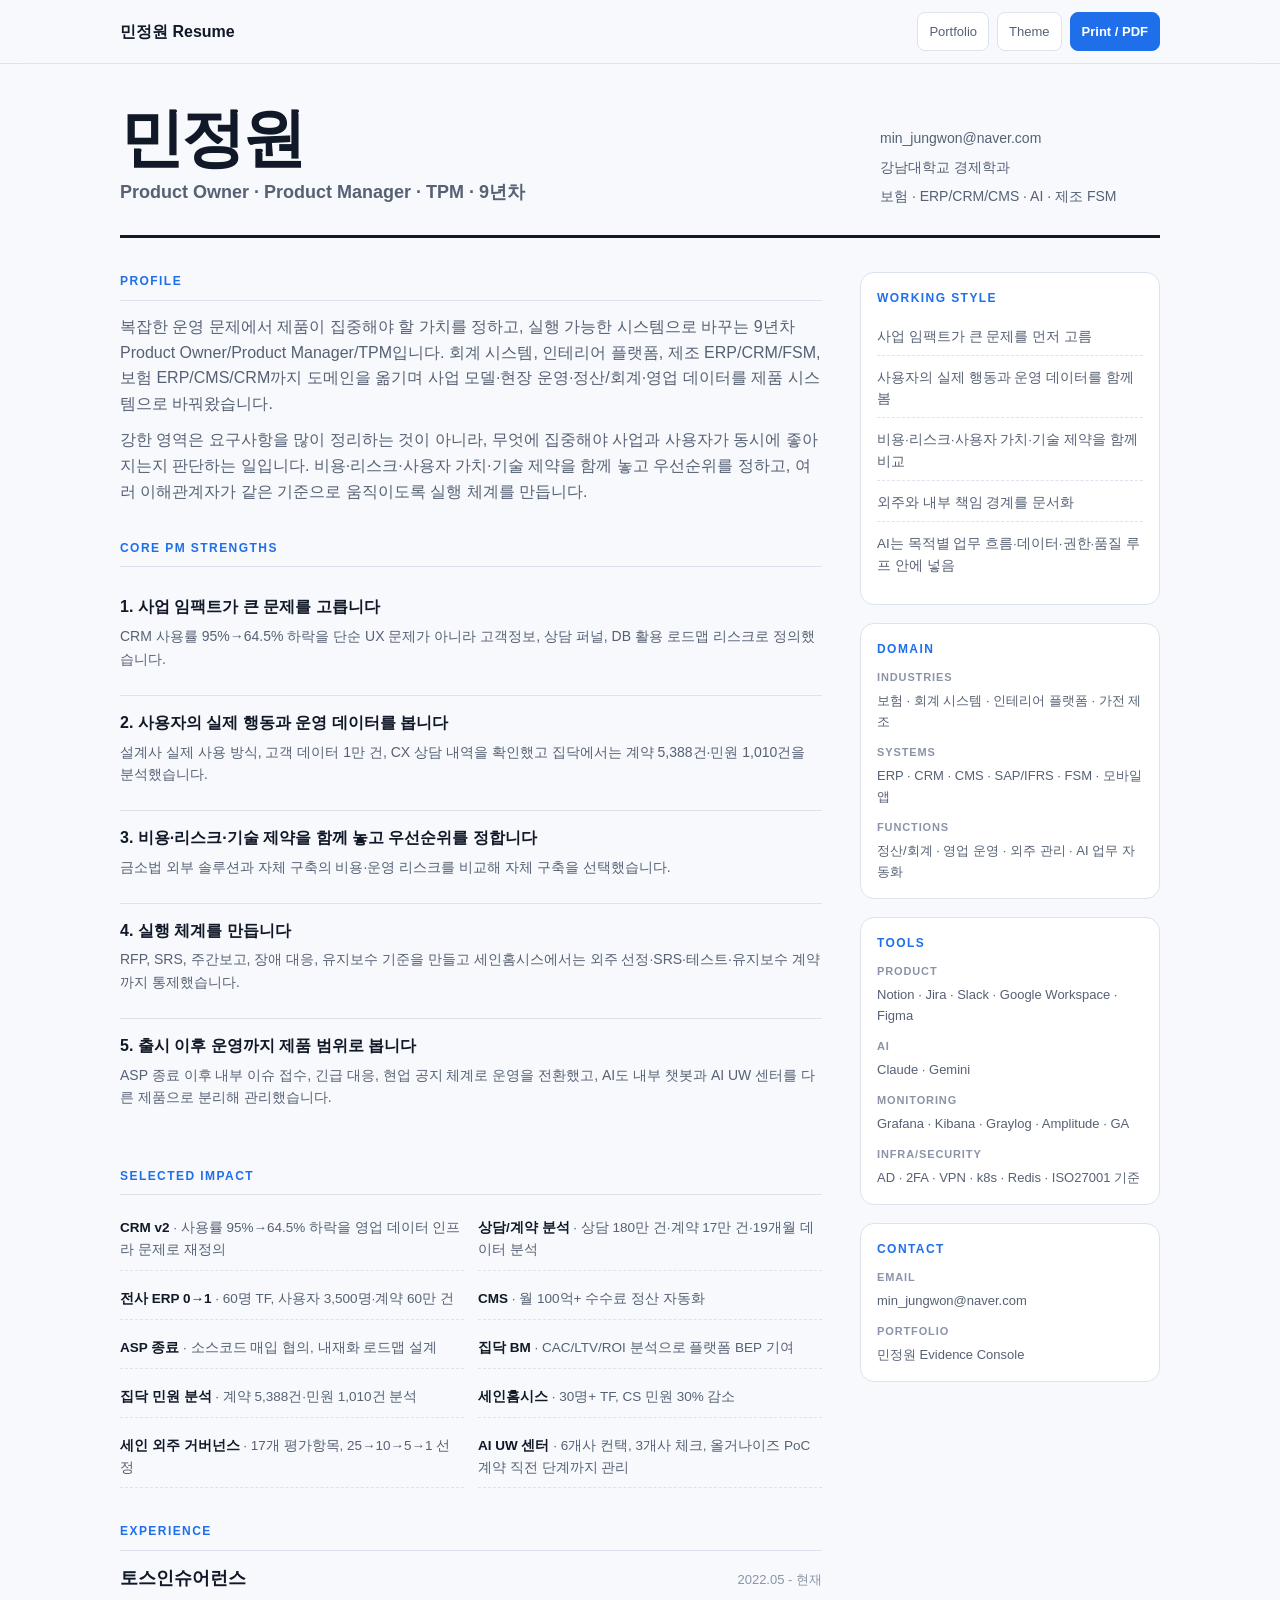
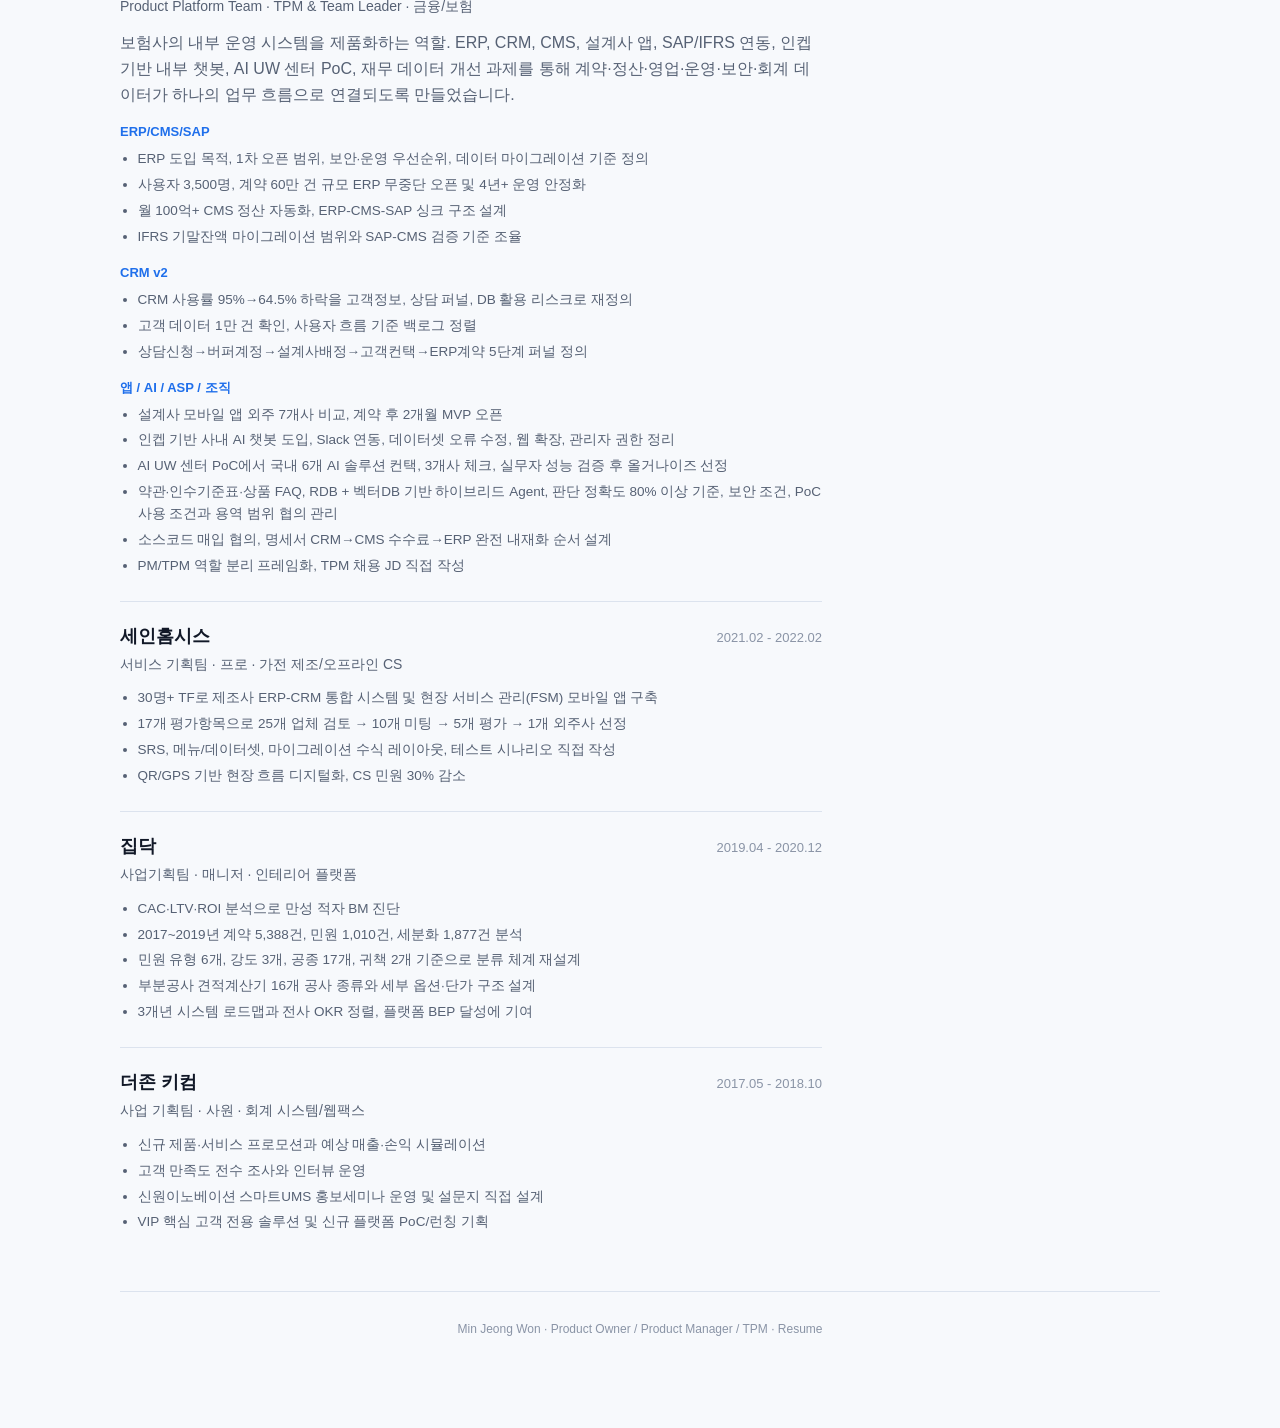
==== commit 29d541d1: "Update portfolio and resume v2" ====
--- a/resume/index.html
+++ b/resume/index.html
@@ -229,32 +229,32 @@
     <div>
       <section>
         <h2>Profile</h2>
-        <p>복잡한 운영 문제를 제품 판단과 실행 시스템으로 바꾸는 9년차 Product Owner/Product Manager/TPM입니다. 회계 시스템, 인테리어 플랫폼, 제조 ERP/CRM/FSM, 보험 ERP/CMS/CRM까지 도메인을 옮기며 사업 모델·현장 운영·정산/회계·영업 데이터를 제품 시스템으로 바꿔왔습니다.</p>
-        <p>강한 영역은 요구사항 정리나 기능 출시가 아니라, 흩어진 운영 문제를 사업·사용자·데이터·기술·정책 제약까지 포함한 제품 문제로 다시 정의하고 여러 이해관계자가 같은 기준으로 움직이게 만드는 일입니다.</p>
+        <p>복잡한 운영 문제에서 제품이 집중해야 할 가치를 정하고, 실행 가능한 시스템으로 바꾸는 9년차 Product Owner/Product Manager/TPM입니다. 회계 시스템, 인테리어 플랫폼, 제조 ERP/CRM/FSM, 보험 ERP/CMS/CRM까지 도메인을 옮기며 사업 모델·현장 운영·정산/회계·영업 데이터를 제품 시스템으로 바꿔왔습니다.</p>
+        <p>강한 영역은 요구사항을 많이 정리하는 것이 아니라, 무엇에 집중해야 사업과 사용자가 동시에 좋아지는지 판단하는 일입니다. 비용·리스크·사용자 가치·기술 제약을 함께 놓고 우선순위를 정하고, 여러 이해관계자가 같은 기준으로 움직이도록 실행 체계를 만듭니다.</p>
       </section>
 
       <section>
         <h2>Core PM Strengths</h2>
-        <div class="strength"><h3>1. 문제를 사업/운영 구조로 재정의합니다</h3><p>CRM 사용률 95%→64.5% 하락을 단순 UX 문제가 아니라 고객정보, 상담 퍼널, DB 활용 로드맵 리스크로 정의했습니다.</p></div>
-        <div class="strength"><h3>2. 비용·리스크·사용자 가치·기술 제약을 함께 봅니다</h3><p>금소법 비교설명확인서 외부 솔루션 월 283만/226만 원과 자체 구축 월 3만 원을 비교해 자체 구축을 선택했습니다.</p></div>
-        <div class="strength"><h3>3. 데이터로 가설을 검증하고 틀린 전제는 바꿉니다</h3><p>상담 180만 건, 계약 17만 건, 19개월 데이터로 “상담 물량 = 계약 성장” 전제를 검증했습니다.</p></div>
-        <div class="strength"><h3>4. 기술 제약을 제품 의사결정 언어로 번역합니다</h3><p>k8s, Redis, SSO, VPN, 2FA, S3 암호화, Oracle, 마스킹, RPA, API 제약을 일정·리스크·운영 비용 기준으로 정리합니다.</p></div>
-        <div class="strength"><h3>5. 출시 이후 운영 체계까지 설계합니다</h3><p>RFP, SRS, 주간보고, 장애 대응, 유지보수 기준을 만들고 ASP 종료 이후 내부 이슈 접수 체계까지 전환했습니다.</p></div>
+        <div class="strength"><h3>1. 사업 임팩트가 큰 문제를 고릅니다</h3><p>CRM 사용률 95%→64.5% 하락을 단순 UX 문제가 아니라 고객정보, 상담 퍼널, DB 활용 로드맵 리스크로 정의했습니다.</p></div>
+        <div class="strength"><h3>2. 사용자의 실제 행동과 운영 데이터를 봅니다</h3><p>설계사 실제 사용 방식, 고객 데이터 1만 건, CX 상담 내역을 확인했고 집닥에서는 계약 5,388건·민원 1,010건을 분석했습니다.</p></div>
+        <div class="strength"><h3>3. 비용·리스크·기술 제약을 함께 놓고 우선순위를 정합니다</h3><p>금소법 외부 솔루션과 자체 구축의 비용·운영 리스크를 비교해 자체 구축을 선택했습니다.</p></div>
+        <div class="strength"><h3>4. 실행 체계를 만듭니다</h3><p>RFP, SRS, 주간보고, 장애 대응, 유지보수 기준을 만들고 세인홈시스에서는 외주 선정·SRS·테스트·유지보수 계약까지 통제했습니다.</p></div>
+        <div class="strength"><h3>5. 출시 이후 운영까지 제품 범위로 봅니다</h3><p>ASP 종료 이후 내부 이슈 접수, 긴급 대응, 현업 공지 체계로 운영을 전환했고, AI도 내부 챗봇과 AI UW 센터를 다른 제품으로 분리해 관리했습니다.</p></div>
       </section>
 
       <section>
         <h2>Selected Impact</h2>
         <div class="impact-grid">
-          <div class="impact"><b>집닥 BM 재설계</b> · CAC/LTV/ROI 분석으로 플랫폼 BEP 기여</div>
-          <div class="impact"><b>세인홈시스 ERP/CRM/FSM</b> · 30명+ TF, CS 민원 30% 감소</div>
+          <div class="impact"><b>CRM v2</b> · 사용률 95%→64.5% 하락을 영업 데이터 인프라 문제로 재정의</div>
+          <div class="impact"><b>상담/계약 분석</b> · 상담 180만 건·계약 17만 건·19개월 데이터 분석</div>
           <div class="impact"><b>전사 ERP 0→1</b> · 60명 TF, 사용자 3,500명·계약 60만 건</div>
-          <div class="impact"><b>CRM v2</b> · 30명+ TF, 3개월 릴리즈</div>
           <div class="impact"><b>CMS</b> · 월 100억+ 수수료 정산 자동화</div>
-          <div class="impact"><b>태아 등재 누락</b> · 6,825건, IFRS 약 3.9억 리스크 식별</div>
-          <div class="impact"><b>회차역전 오류</b> · 3.75억 규모, 동적 보정안 제시</div>
-          <div class="impact"><b>AI UW PoC</b> · API/관리자/감사 로그/스키마 기획</div>
-          <div class="impact"><b>ASP 종료</b> · 소스코드 1.2억 매입, 내재화 로드맵 설계</div>
-          <div class="impact"><b>조직 설계</b> · TPM 채용 JD 작성, PM/TPM 역할 분리</div>
+          <div class="impact"><b>ASP 종료</b> · 소스코드 매입 협의, 내재화 로드맵 설계</div>
+          <div class="impact"><b>집닥 BM</b> · CAC/LTV/ROI 분석으로 플랫폼 BEP 기여</div>
+          <div class="impact"><b>집닥 민원 분석</b> · 계약 5,388건·민원 1,010건 분석</div>
+          <div class="impact"><b>세인홈시스</b> · 30명+ TF, CS 민원 30% 감소</div>
+          <div class="impact"><b>세인 외주 거버넌스</b> · 17개 평가항목, 25→10→5→1 선정</div>
+          <div class="impact"><b>AI UW 센터</b> · 6개사 컨택, 3개사 체크, 올거나이즈 PoC 계약 직전 단계까지 관리</div>
         </div>
       </section>
 
@@ -263,28 +263,28 @@
         <article class="job">
           <div class="job-head"><div class="company">토스인슈어런스</div><div class="period">2022.05 - 현재</div></div>
           <div class="position">Product Platform Team · TPM & Team Leader · 금융/보험</div>
-          <p>보험사의 내부 운영 시스템을 제품화하는 역할. ERP, CRM, CMS, 설계사 앱, SAP/IFRS 연동, AI 챗봇, 재무 데이터 개선 과제를 통해 계약·정산·영업·운영·보안·회계 데이터가 하나의 업무 흐름으로 연결되도록 만들었습니다.</p>
+          <p>보험사의 내부 운영 시스템을 제품화하는 역할. ERP, CRM, CMS, 설계사 앱, SAP/IFRS 연동, 인켑 기반 내부 챗봇, AI UW 센터 PoC, 재무 데이터 개선 과제를 통해 계약·정산·영업·운영·보안·회계 데이터가 하나의 업무 흐름으로 연결되도록 만들었습니다.</p>
           <div class="subhead">ERP/CMS/SAP</div>
           <ul><li>ERP 도입 목적, 1차 오픈 범위, 보안·운영 우선순위, 데이터 마이그레이션 기준 정의</li><li>사용자 3,500명, 계약 60만 건 규모 ERP 무중단 오픈 및 4년+ 운영 안정화</li><li>월 100억+ CMS 정산 자동화, ERP-CMS-SAP 싱크 구조 설계</li><li>IFRS 기말잔액 마이그레이션 범위와 SAP-CMS 검증 기준 조율</li></ul>
           <div class="subhead">CRM v2</div>
           <ul><li>CRM 사용률 95%→64.5% 하락을 고객정보, 상담 퍼널, DB 활용 리스크로 재정의</li><li>고객 데이터 1만 건 확인, 사용자 흐름 기준 백로그 정렬</li><li>상담신청→버퍼계정→설계사배정→고객컨택→ERP계약 5단계 퍼널 정의</li></ul>
           <div class="subhead">앱 / AI / ASP / 조직</div>
-          <ul><li>설계사 모바일 앱 외주 7개사 비교, 계약 후 2개월 MVP 오픈</li><li>사내 AI 챗봇 도입, AI 코드리뷰 이의 제기 프로세스 설계, AI UW PoC 기획</li><li>소스코드 1.2억 매입, 명세서 CRM→CMS 수수료→ERP 완전 내재화 순서 설계</li><li>PM/TPM 역할 분리 프레임화, TPM 채용 JD 직접 작성</li></ul>
+          <ul><li>설계사 모바일 앱 외주 7개사 비교, 계약 후 2개월 MVP 오픈</li><li>인켑 기반 사내 AI 챗봇 도입, Slack 연동, 데이터셋 오류 수정, 웹 확장, 관리자 권한 정리</li><li>AI UW 센터 PoC에서 국내 6개 AI 솔루션 컨택, 3개사 체크, 실무자 성능 검증 후 올거나이즈 선정</li><li>약관·인수기준표·상품 FAQ, RDB + 벡터DB 기반 하이브리드 Agent, 판단 정확도 80% 이상 기준, 보안 조건, PoC 사용 조건과 용역 범위 협의 관리</li><li>소스코드 매입 협의, 명세서 CRM→CMS 수수료→ERP 완전 내재화 순서 설계</li><li>PM/TPM 역할 분리 프레임화, TPM 채용 JD 직접 작성</li></ul>
         </article>
         <article class="job">
           <div class="job-head"><div class="company">세인홈시스</div><div class="period">2021.02 - 2022.02</div></div>
           <div class="position">서비스 기획팀 · 프로 · 가전 제조/오프라인 CS</div>
-          <ul><li>30명+ TF로 제조사 ERP-CRM 통합 시스템 구축</li><li>수기·엑셀 기반 고객·민원·재고 데이터 전산화</li><li>QR/GPS 기반 FSM 모바일 앱 구축</li><li>CS 민원 30% 감소, 전국 대리점 수불과 현장 서비스 흐름 가시화</li></ul>
+          <ul><li>30명+ TF로 제조사 ERP-CRM 통합 시스템 및 현장 서비스 관리(FSM) 모바일 앱 구축</li><li>17개 평가항목으로 25개 업체 검토 → 10개 미팅 → 5개 평가 → 1개 외주사 선정</li><li>SRS, 메뉴/데이터셋, 마이그레이션 수식 레이아웃, 테스트 시나리오 직접 작성</li><li>QR/GPS 기반 현장 흐름 디지털화, CS 민원 30% 감소</li></ul>
         </article>
         <article class="job">
           <div class="job-head"><div class="company">집닥</div><div class="period">2019.04 - 2020.12</div></div>
           <div class="position">사업기획팀 · 매니저 · 인테리어 플랫폼</div>
-          <ul><li>CAC·LTV·ROI 분석으로 만성 적자 BM 진단</li><li>고객 DB 등급제와 파트너 등급제 설계</li><li>3개년 시스템 로드맵과 전사 OKR 정렬</li><li>플랫폼 BEP 달성에 기여</li></ul>
+          <ul><li>CAC·LTV·ROI 분석으로 만성 적자 BM 진단</li><li>2017~2019년 계약 5,388건, 민원 1,010건, 세분화 1,877건 분석</li><li>민원 유형 6개, 강도 3개, 공종 17개, 귀책 2개 기준으로 분류 체계 재설계</li><li>부분공사 견적계산기 16개 공사 종류와 세부 옵션·단가 구조 설계</li><li>3개년 시스템 로드맵과 전사 OKR 정렬, 플랫폼 BEP 달성에 기여</li></ul>
         </article>
         <article class="job">
           <div class="job-head"><div class="company">더존 키컴</div><div class="period">2017.05 - 2018.10</div></div>
           <div class="position">사업 기획팀 · 사원 · 회계 시스템/웹팩스</div>
-          <ul><li>신규 제품·서비스 프로모션과 예상 매출·손익 시뮬레이션</li><li>고객 만족도 전수 조사와 인터뷰 운영</li><li>VIP 핵심 고객 전용 솔루션 및 신규 플랫폼 PoC/런칭 기획</li></ul>
+          <ul><li>신규 제품·서비스 프로모션과 예상 매출·손익 시뮬레이션</li><li>고객 만족도 전수 조사와 인터뷰 운영</li><li>신원이노베이션 스마트UMS 홍보세미나 운영 및 설문지 직접 설계</li><li>VIP 핵심 고객 전용 솔루션 및 신규 플랫폼 PoC/런칭 기획</li></ul>
         </article>
       </section>
     </div>
@@ -292,7 +292,7 @@
     <aside>
       <div class="side-card">
         <h2>Working Style</h2>
-        <ul class="style-list"><li>요청을 기능으로 바꾸기 전에 사업적 의미를 정의</li><li>비용·리스크·사용자 가치·기술 제약을 함께 비교</li><li>데이터가 가설과 다르면 가설을 바꿈</li><li>외주와 내부 책임 경계를 문서화</li><li>AI는 업무 흐름·권한·품질·검증 루프 안에 넣음</li></ul>
+        <ul class="style-list"><li>사업 임팩트가 큰 문제를 먼저 고름</li><li>사용자의 실제 행동과 운영 데이터를 함께 봄</li><li>비용·리스크·사용자 가치·기술 제약을 함께 비교</li><li>외주와 내부 책임 경계를 문서화</li><li>AI는 목적별 업무 흐름·데이터·권한·품질 루프 안에 넣음</li></ul>
       </div>
       <div class="side-card">
         <h2>Domain</h2>
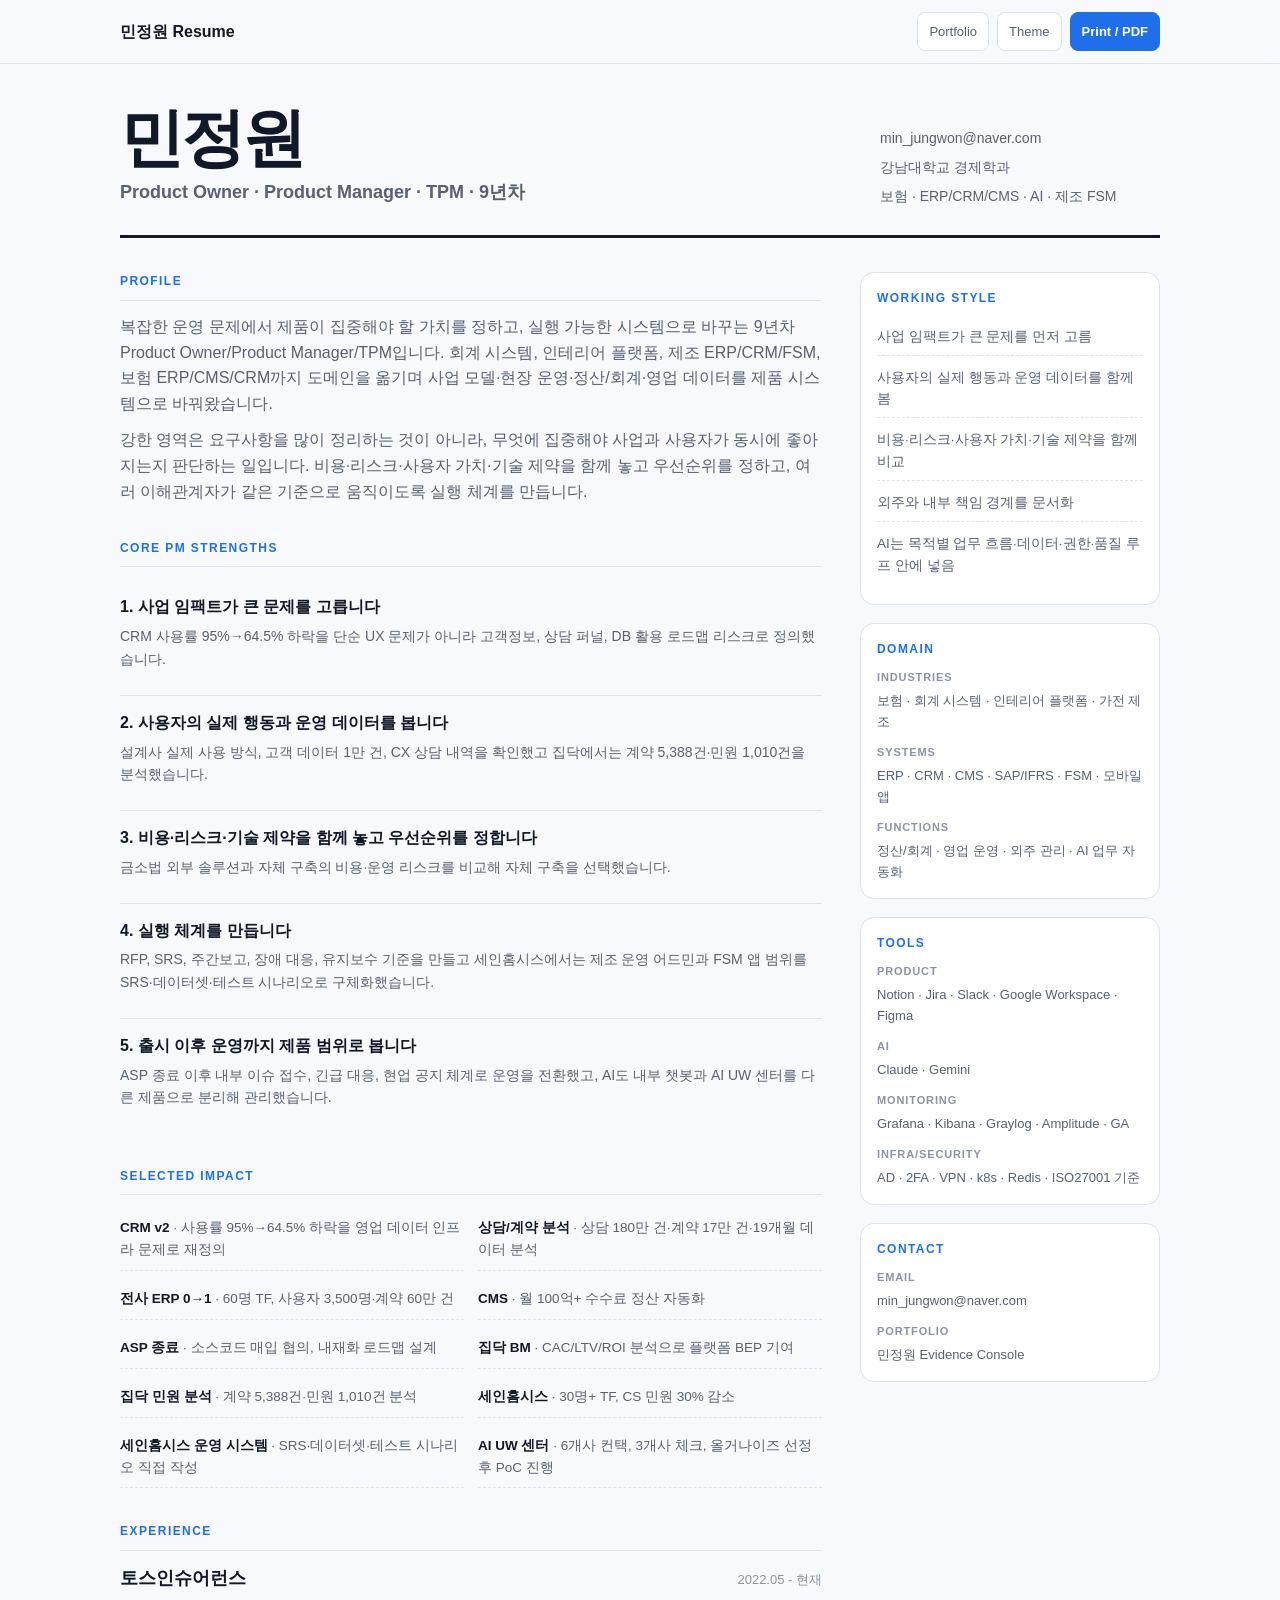
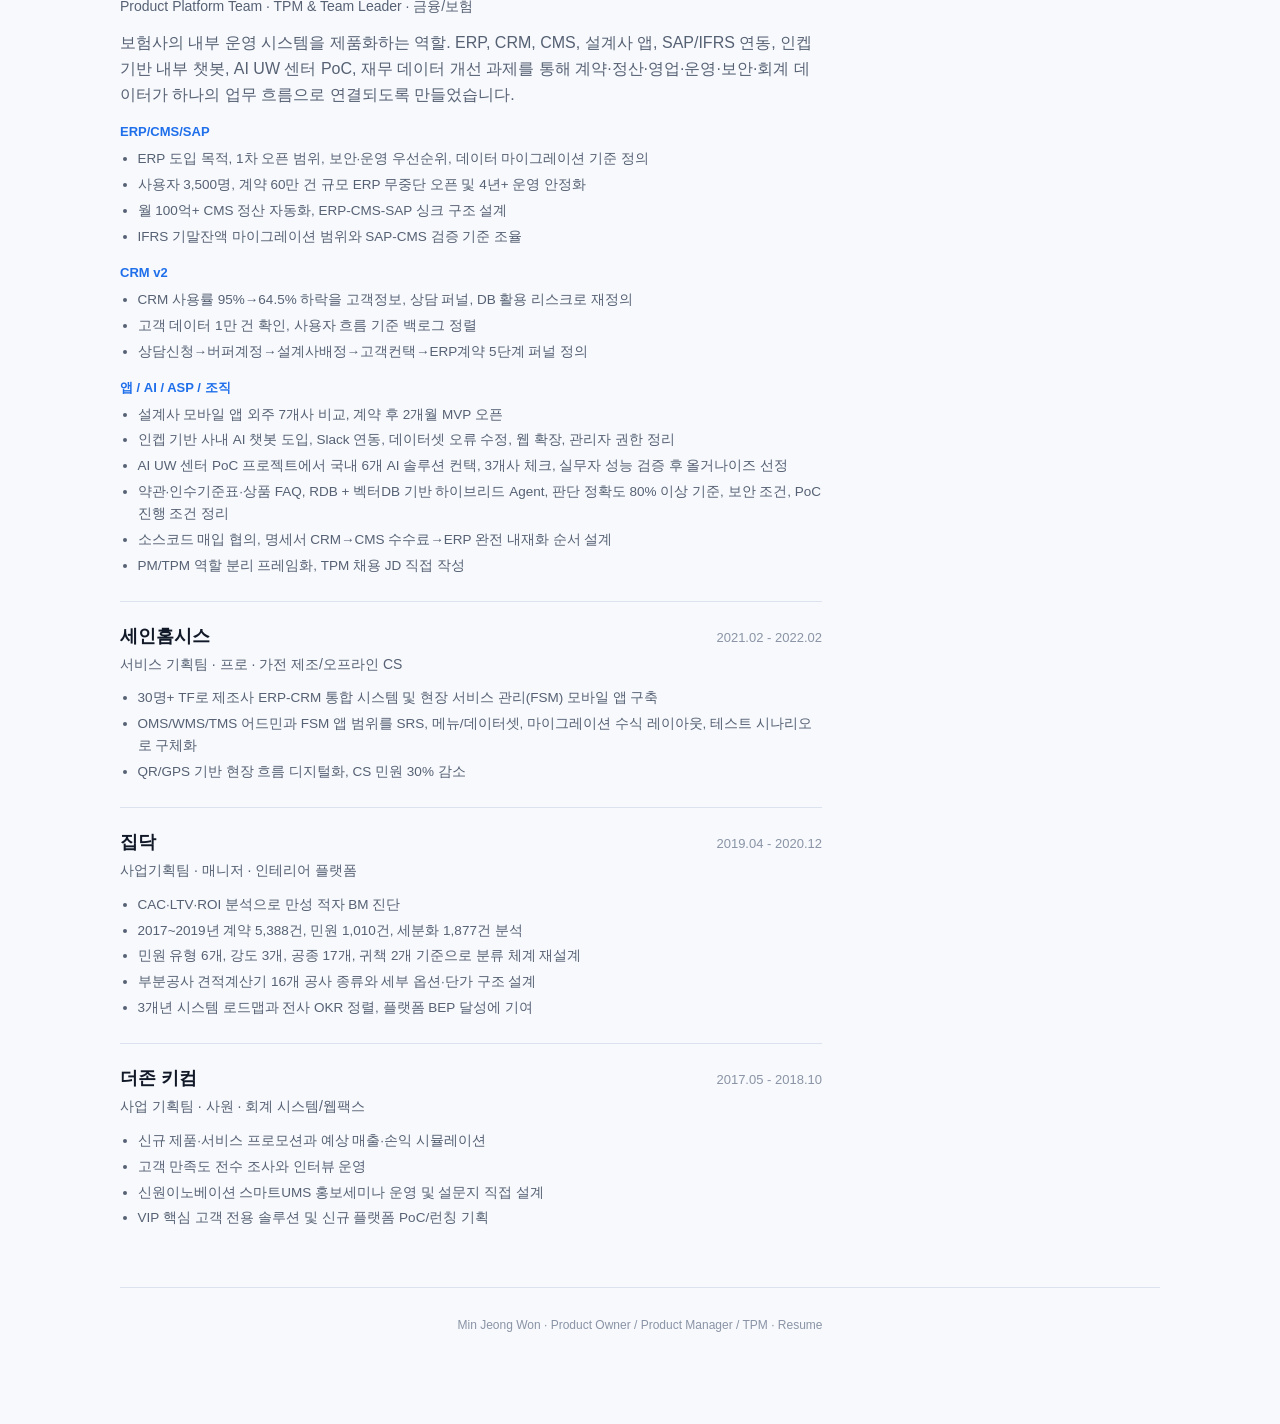
==== commit e7fc735b: "Clarify AI UW and Seinhomesys wording" ====
--- a/resume/index.html
+++ b/resume/index.html
@@ -238,7 +238,7 @@
         <div class="strength"><h3>1. 사업 임팩트가 큰 문제를 고릅니다</h3><p>CRM 사용률 95%→64.5% 하락을 단순 UX 문제가 아니라 고객정보, 상담 퍼널, DB 활용 로드맵 리스크로 정의했습니다.</p></div>
         <div class="strength"><h3>2. 사용자의 실제 행동과 운영 데이터를 봅니다</h3><p>설계사 실제 사용 방식, 고객 데이터 1만 건, CX 상담 내역을 확인했고 집닥에서는 계약 5,388건·민원 1,010건을 분석했습니다.</p></div>
         <div class="strength"><h3>3. 비용·리스크·기술 제약을 함께 놓고 우선순위를 정합니다</h3><p>금소법 외부 솔루션과 자체 구축의 비용·운영 리스크를 비교해 자체 구축을 선택했습니다.</p></div>
-        <div class="strength"><h3>4. 실행 체계를 만듭니다</h3><p>RFP, SRS, 주간보고, 장애 대응, 유지보수 기준을 만들고 세인홈시스에서는 외주 선정·SRS·테스트·유지보수 계약까지 통제했습니다.</p></div>
+        <div class="strength"><h3>4. 실행 체계를 만듭니다</h3><p>RFP, SRS, 주간보고, 장애 대응, 유지보수 기준을 만들고 세인홈시스에서는 제조 운영 어드민과 FSM 앱 범위를 SRS·데이터셋·테스트 시나리오로 구체화했습니다.</p></div>
         <div class="strength"><h3>5. 출시 이후 운영까지 제품 범위로 봅니다</h3><p>ASP 종료 이후 내부 이슈 접수, 긴급 대응, 현업 공지 체계로 운영을 전환했고, AI도 내부 챗봇과 AI UW 센터를 다른 제품으로 분리해 관리했습니다.</p></div>
       </section>
 
@@ -253,8 +253,8 @@
           <div class="impact"><b>집닥 BM</b> · CAC/LTV/ROI 분석으로 플랫폼 BEP 기여</div>
           <div class="impact"><b>집닥 민원 분석</b> · 계약 5,388건·민원 1,010건 분석</div>
           <div class="impact"><b>세인홈시스</b> · 30명+ TF, CS 민원 30% 감소</div>
-          <div class="impact"><b>세인 외주 거버넌스</b> · 17개 평가항목, 25→10→5→1 선정</div>
-          <div class="impact"><b>AI UW 센터</b> · 6개사 컨택, 3개사 체크, 올거나이즈 PoC 계약 직전 단계까지 관리</div>
+          <div class="impact"><b>세인홈시스 운영 시스템</b> · SRS·데이터셋·테스트 시나리오 직접 작성</div>
+          <div class="impact"><b>AI UW 센터</b> · 6개사 컨택, 3개사 체크, 올거나이즈 선정 후 PoC 진행</div>
         </div>
       </section>
 
@@ -269,12 +269,12 @@
           <div class="subhead">CRM v2</div>
           <ul><li>CRM 사용률 95%→64.5% 하락을 고객정보, 상담 퍼널, DB 활용 리스크로 재정의</li><li>고객 데이터 1만 건 확인, 사용자 흐름 기준 백로그 정렬</li><li>상담신청→버퍼계정→설계사배정→고객컨택→ERP계약 5단계 퍼널 정의</li></ul>
           <div class="subhead">앱 / AI / ASP / 조직</div>
-          <ul><li>설계사 모바일 앱 외주 7개사 비교, 계약 후 2개월 MVP 오픈</li><li>인켑 기반 사내 AI 챗봇 도입, Slack 연동, 데이터셋 오류 수정, 웹 확장, 관리자 권한 정리</li><li>AI UW 센터 PoC에서 국내 6개 AI 솔루션 컨택, 3개사 체크, 실무자 성능 검증 후 올거나이즈 선정</li><li>약관·인수기준표·상품 FAQ, RDB + 벡터DB 기반 하이브리드 Agent, 판단 정확도 80% 이상 기준, 보안 조건, PoC 사용 조건과 용역 범위 협의 관리</li><li>소스코드 매입 협의, 명세서 CRM→CMS 수수료→ERP 완전 내재화 순서 설계</li><li>PM/TPM 역할 분리 프레임화, TPM 채용 JD 직접 작성</li></ul>
+          <ul><li>설계사 모바일 앱 외주 7개사 비교, 계약 후 2개월 MVP 오픈</li><li>인켑 기반 사내 AI 챗봇 도입, Slack 연동, 데이터셋 오류 수정, 웹 확장, 관리자 권한 정리</li><li>AI UW 센터 PoC 프로젝트에서 국내 6개 AI 솔루션 컨택, 3개사 체크, 실무자 성능 검증 후 올거나이즈 선정</li><li>약관·인수기준표·상품 FAQ, RDB + 벡터DB 기반 하이브리드 Agent, 판단 정확도 80% 이상 기준, 보안 조건, PoC 진행 조건 정리</li><li>소스코드 매입 협의, 명세서 CRM→CMS 수수료→ERP 완전 내재화 순서 설계</li><li>PM/TPM 역할 분리 프레임화, TPM 채용 JD 직접 작성</li></ul>
         </article>
         <article class="job">
           <div class="job-head"><div class="company">세인홈시스</div><div class="period">2021.02 - 2022.02</div></div>
           <div class="position">서비스 기획팀 · 프로 · 가전 제조/오프라인 CS</div>
-          <ul><li>30명+ TF로 제조사 ERP-CRM 통합 시스템 및 현장 서비스 관리(FSM) 모바일 앱 구축</li><li>17개 평가항목으로 25개 업체 검토 → 10개 미팅 → 5개 평가 → 1개 외주사 선정</li><li>SRS, 메뉴/데이터셋, 마이그레이션 수식 레이아웃, 테스트 시나리오 직접 작성</li><li>QR/GPS 기반 현장 흐름 디지털화, CS 민원 30% 감소</li></ul>
+          <ul><li>30명+ TF로 제조사 ERP-CRM 통합 시스템 및 현장 서비스 관리(FSM) 모바일 앱 구축</li><li>OMS/WMS/TMS 어드민과 FSM 앱 범위를 SRS, 메뉴/데이터셋, 마이그레이션 수식 레이아웃, 테스트 시나리오로 구체화</li><li>QR/GPS 기반 현장 흐름 디지털화, CS 민원 30% 감소</li></ul>
         </article>
         <article class="job">
           <div class="job-head"><div class="company">집닥</div><div class="period">2019.04 - 2020.12</div></div>
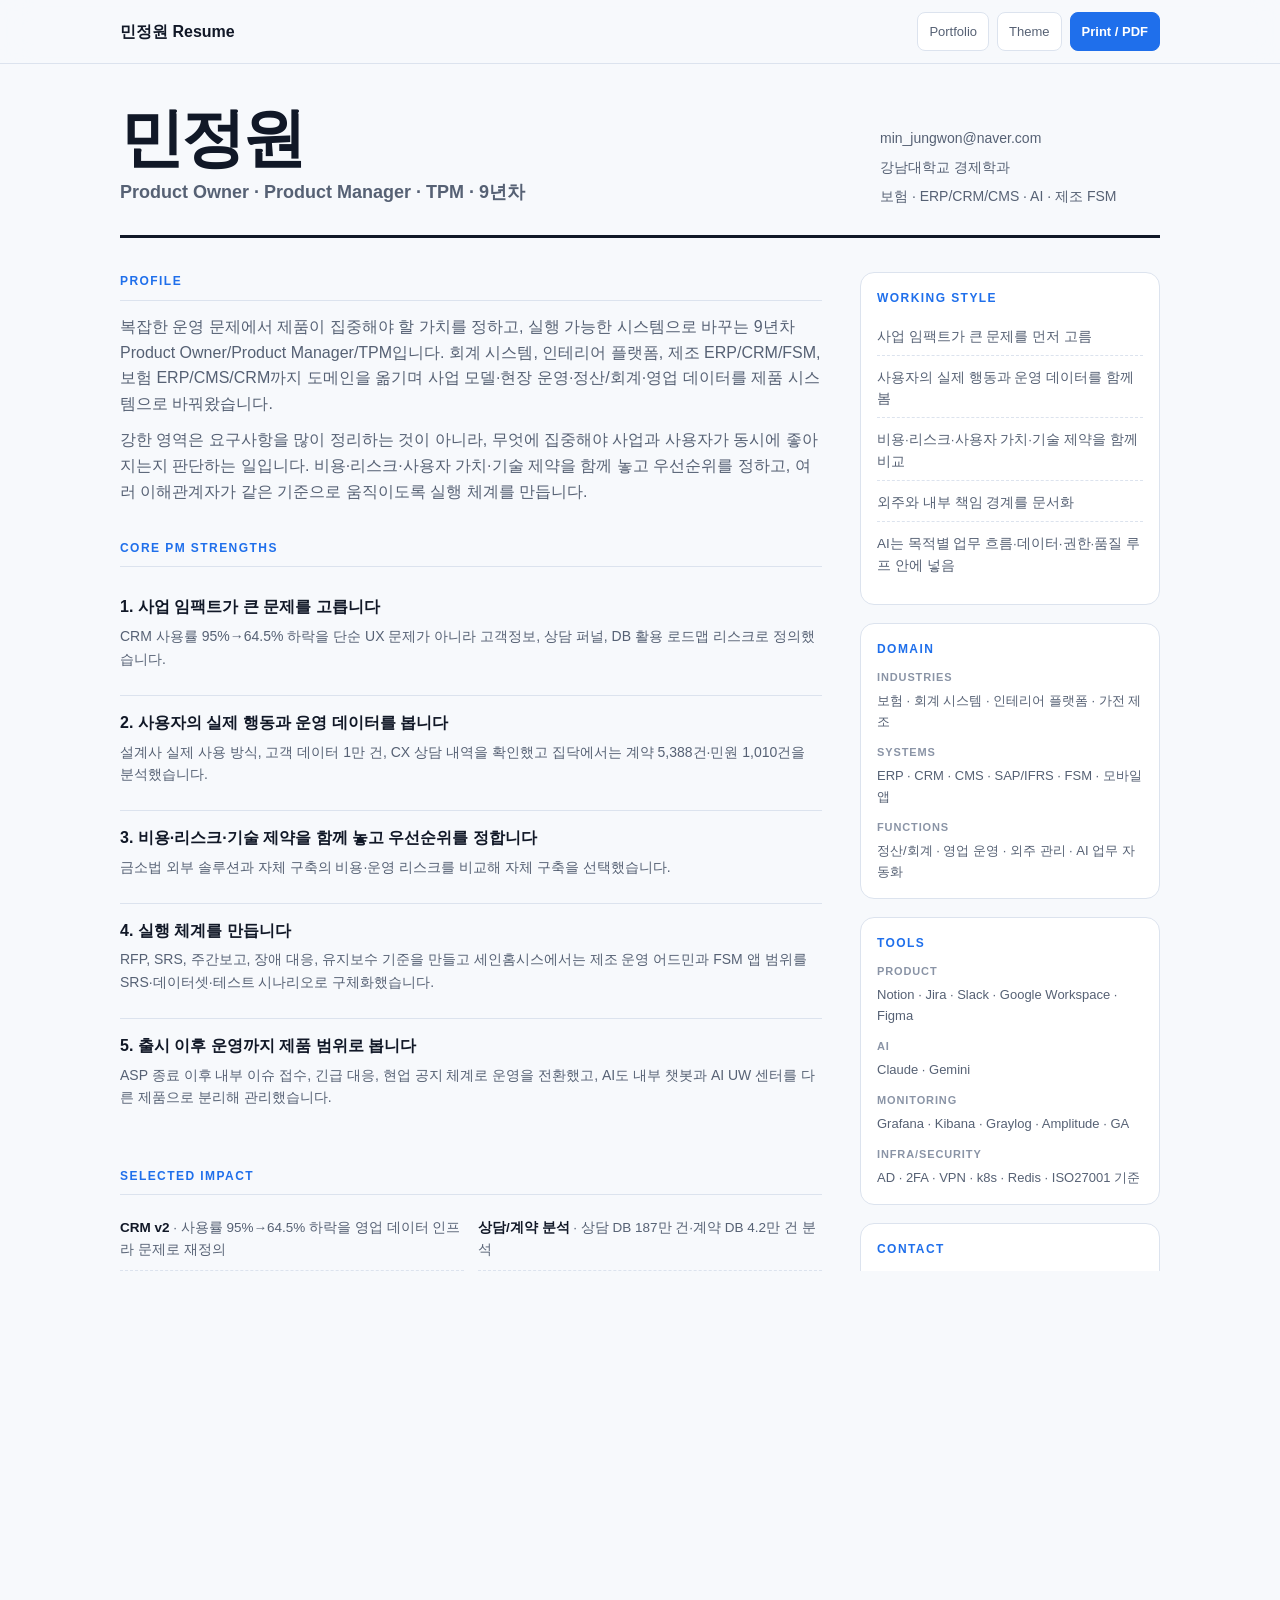
==== commit ead04f70: "Update Codex portfolio and resume" ====
--- a/resume/index.html
+++ b/resume/index.html
@@ -246,7 +246,7 @@
         <h2>Selected Impact</h2>
         <div class="impact-grid">
           <div class="impact"><b>CRM v2</b> · 사용률 95%→64.5% 하락을 영업 데이터 인프라 문제로 재정의</div>
-          <div class="impact"><b>상담/계약 분석</b> · 상담 180만 건·계약 17만 건·19개월 데이터 분석</div>
+          <div class="impact"><b>상담/계약 분석</b> · 상담 DB 187만 건·계약 DB 4.2만 건 분석</div>
           <div class="impact"><b>전사 ERP 0→1</b> · 60명 TF, 사용자 3,500명·계약 60만 건</div>
           <div class="impact"><b>CMS</b> · 월 100억+ 수수료 정산 자동화</div>
           <div class="impact"><b>ASP 종료</b> · 소스코드 매입 협의, 내재화 로드맵 설계</div>
@@ -262,14 +262,14 @@
         <h2>Experience</h2>
         <article class="job">
           <div class="job-head"><div class="company">토스인슈어런스</div><div class="period">2022.05 - 현재</div></div>
-          <div class="position">Product Platform Team · TPM & Team Leader · 금융/보험</div>
+          <div class="position">Product Platform Team · TPM/PM · 금융/보험</div>
           <p>보험사의 내부 운영 시스템을 제품화하는 역할. ERP, CRM, CMS, 설계사 앱, SAP/IFRS 연동, 인켑 기반 내부 챗봇, AI UW 센터 PoC, 재무 데이터 개선 과제를 통해 계약·정산·영업·운영·보안·회계 데이터가 하나의 업무 흐름으로 연결되도록 만들었습니다.</p>
           <div class="subhead">ERP/CMS/SAP</div>
           <ul><li>ERP 도입 목적, 1차 오픈 범위, 보안·운영 우선순위, 데이터 마이그레이션 기준 정의</li><li>사용자 3,500명, 계약 60만 건 규모 ERP 무중단 오픈 및 4년+ 운영 안정화</li><li>월 100억+ CMS 정산 자동화, ERP-CMS-SAP 싱크 구조 설계</li><li>IFRS 기말잔액 마이그레이션 범위와 SAP-CMS 검증 기준 조율</li></ul>
           <div class="subhead">CRM v2</div>
           <ul><li>CRM 사용률 95%→64.5% 하락을 고객정보, 상담 퍼널, DB 활용 리스크로 재정의</li><li>고객 데이터 1만 건 확인, 사용자 흐름 기준 백로그 정렬</li><li>상담신청→버퍼계정→설계사배정→고객컨택→ERP계약 5단계 퍼널 정의</li></ul>
           <div class="subhead">앱 / AI / ASP / 조직</div>
-          <ul><li>설계사 모바일 앱 외주 7개사 비교, 계약 후 2개월 MVP 오픈</li><li>인켑 기반 사내 AI 챗봇 도입, Slack 연동, 데이터셋 오류 수정, 웹 확장, 관리자 권한 정리</li><li>AI UW 센터 PoC 프로젝트에서 국내 6개 AI 솔루션 컨택, 3개사 체크, 실무자 성능 검증 후 올거나이즈 선정</li><li>약관·인수기준표·상품 FAQ, RDB + 벡터DB 기반 하이브리드 Agent, 판단 정확도 80% 이상 기준, 보안 조건, PoC 진행 조건 정리</li><li>소스코드 매입 협의, 명세서 CRM→CMS 수수료→ERP 완전 내재화 순서 설계</li><li>PM/TPM 역할 분리 프레임화, TPM 채용 JD 직접 작성</li></ul>
+          <ul><li>설계사 모바일 앱 외주 7개사 비교, 계약 후 2개월 MVP 오픈</li><li>인켑 기반 IT Manager 전산 문의 자동화 챗봇 도입, Slack 연동, 데이터셋 오류 수정, 웹 확장 검토, 관리자 권한 정리</li><li>AI UW 센터 PoC 프로젝트에서 국내 6개 AI 솔루션 컨택, 3개사 체크, 실무자 성능 검증 후 올거나이즈 선정</li><li>약관·인수기준표·상품 FAQ, RDB + 벡터DB 기반 하이브리드 Agent, 판단 정확도 80% 이상 기준, 보안 조건, PoC 진행 조건 정리</li><li>소스코드 매입 협의, 명세서 CRM→CMS 수수료→ERP 완전 내재화 순서 설계</li><li>PM/TPM 역할 분리 프레임화, TPM 채용 JD 직접 작성</li></ul>
         </article>
         <article class="job">
           <div class="job-head"><div class="company">세인홈시스</div><div class="period">2021.02 - 2022.02</div></div>
